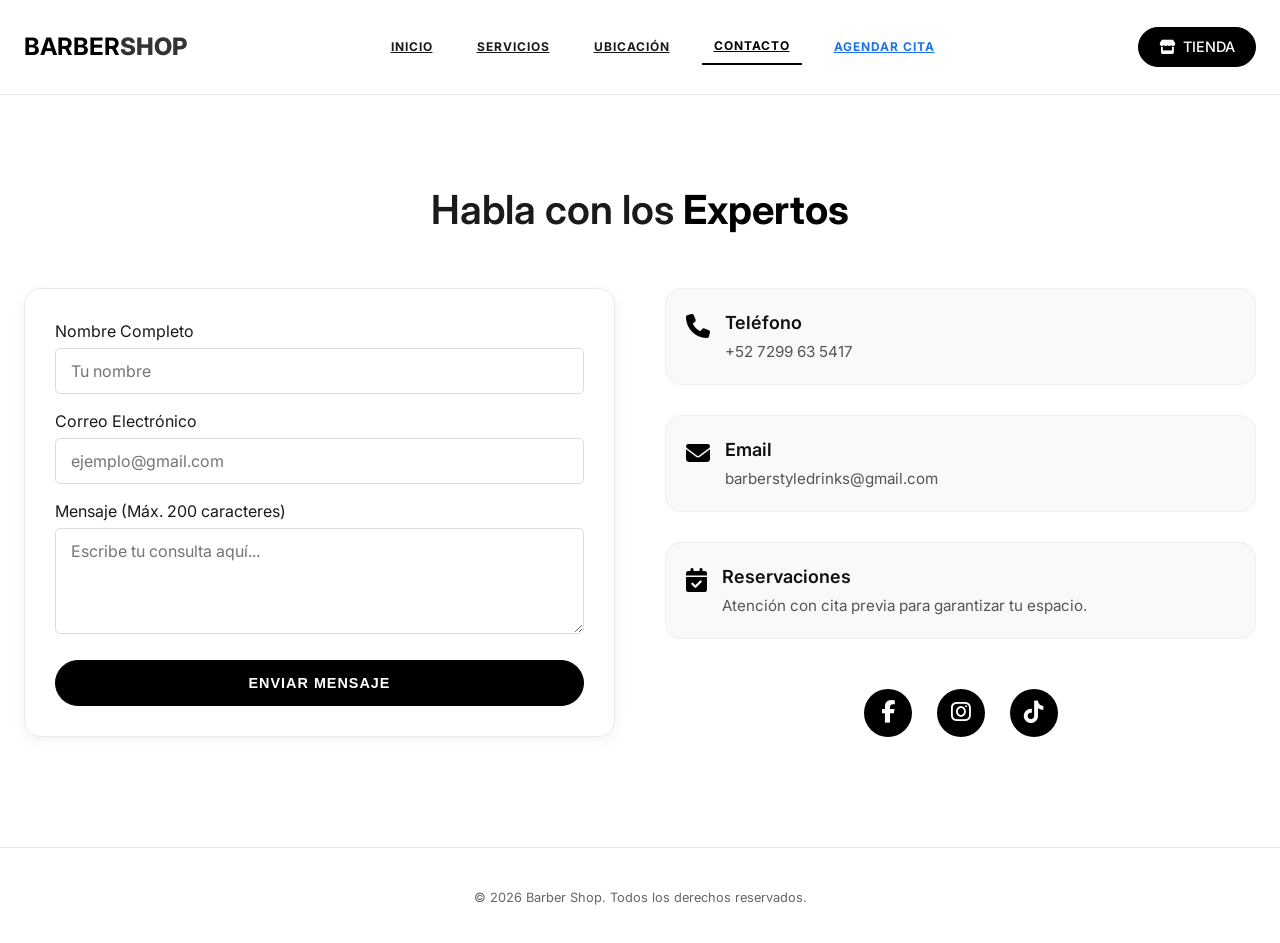
==== contacto.html @ a83707e1 "Mejoras de diseño y visuales: centrado de buscador, tarjetas premium, formulario responsive y ajuste" ====
<!DOCTYPE html>
<html lang="es">
<head>
    <meta charset="UTF-8">
    <meta name="viewport" content="width=device-width, initial-scale=1.0">
    <title>Contacto | Barber Shop</title>
    <link href="https://fonts.googleapis.com/css2?family=Inter:wght@300;400;500;600;700;800&display=swap" rel="stylesheet">
    <link rel="stylesheet" href="https://cdnjs.cloudflare.com/ajax/libs/font-awesome/6.4.0/css/all.min.css">
    <link rel="stylesheet" href="css/style.css">
</head>
<body>
    <header class="header">
        <div class="container header-container">
            <div class="logo">
                <span class="logo-bar">BARBER</span><span class="logo-drinks" style="color: #333;">SHOP</span>
            </div>
            <nav class="nav-menu" id="navMenu">
                <ul class="nav-list">
                    <li><a href="index.html"><i class="fas fa-home"></i> INICIO</a></li>
                    <li><a href="servicios.html"><i class="fas fa-cut"></i> SERVICIOS</a></li>
                    <li><a href="ubicacion.html"><i class="fas fa-map-marker-alt"></i> UBICACIÓN</a></li>
                    <li><a href="contacto.html" class="active"><i class="fas fa-envelope"></i> CONTACTO</a></li>
                    <li><a href="https://calendar.app.google/ysaZC8uKMBFZfemN9" target="_blank" style="color: #1a73e8; font-weight: 700;">AGENDAR CITA</a></li>
                </ul>
            </nav>
            <div class="header-actions">
                <a href="tienda.html" class="btn-header"><i class="fas fa-store"></i> TIENDA</a>
            </div>
            <button class="menu-toggle" id="menuToggle">
                <span></span><span></span><span></span>
            </button>
        </div>
    </header>

    <main style="padding-top: 100px; min-height: 80vh;">
        <section class="section">
            <div class="container">
                <div class="section-header">
                    <h2 class="section-title">Habla con los <span class="highlight">Expertos</span></h2>
                </div>
                
                <div class="split-container" style="gap: 50px;">
                    <div class="split-text">
                        <div class="stat-card" style="text-align: left; padding: 30px;">
                            <form action="#">
                                <div style="margin-bottom: 15px;">
                                    <label>Nombre Completo</label>
                                    <input type="text" class="input-style" required placeholder="Tu nombre">
                                </div>
                                <div style="margin-bottom: 15px;">
                                    <label>Correo Electrónico</label>
                                    <input type="email" class="input-style" required 
                                           pattern="[a-z0-9._%+-]+@[a-z0-9.-]+\.[a-z]{2,}$" 
                                           title="Por favor, introduce un correo válido con @" 
                                           placeholder="ejemplo@gmail.com">
                                </div>
                                <div style="margin-bottom: 20px;">
                                    <label>Mensaje (Máx. 200 caracteres)</label>
                                    <textarea class="input-style" rows="4" required maxlength="200" 
                                              placeholder="Escribe tu consulta aquí..."></textarea>
                                </div>
                                <button type="submit" class="btn btn-primary" style="width:100%">ENVIAR MENSAJE</button>
                            </form>
                        </div>
                    </div>

                    <div class="split-text">
                        <div class="info-card">
                            <i class="fas fa-phone"></i>
                            <div class="info-detalles">
                                <h4>Teléfono</h4>
                                <p>+52 7299 63 5417</p>
                            </div>
                        </div>

                        <div class="info-card">
                            <i class="fas fa-envelope"></i>
                            <div class="info-detalles">
                                <h4>Email</h4>
                                <p>barberstyledrinks@gmail.com</p>
                            </div>
                        </div>

                        <div class="info-card">
                            <i class="fas fa-calendar-check"></i>
                            <div class="info-detalles">
                                <h4>Reservaciones</h4>
                                <p>Atención con cita previa para garantizar tu espacio.</p>
                            </div>
                        </div>
                        
                        <div class="redes-sociales" style="margin-top: 20px;">
                            <a href="#"><i class="fab fa-facebook-f"></i></a>
                            <a href="#"><i class="fab fa-instagram"></i></a>
                            <a href="#"><i class="fab fa-tiktok"></i></a>
                        </div>
                    </div>
                </div>
            </div>
        </section>
    </main>
    
    <footer class="footer-final">
        <div class="container">
            <p>© 2026 Barber Shop. Todos los derechos reservados.</p>
        </div>
    </footer>

    <script src="js/main.js"></script>
</body>
</html>
---- css/style.css ----
/* ===== VARIABLES GLOBALES Y RESET ===== */
/* Define los colores base, sombras y transiciones de todo el sitio. También resetea los márgenes del navegador y establece la fuente principal y animaciones de carga para las secciones. */
:root {
    --white: #FFFFFF;
    --black: #000000;
    --black-mate: #1A1A1A;
    --gray-dark: #333333;
    --gray-medium: #666666;
    --gray-light: #F5F5F5;
    --gray-border: #EAEAEA;
    --shadow-sm: 0 4px 20px rgba(0, 0, 0, 0.02);
    --shadow-md: 0 10px 30px rgba(0, 0, 0, 0.05);
    --shadow-lg: 0 20px 40px rgba(0, 0, 0, 0.08);
    --shadow-xl: 0 30px 60px rgba(0, 0, 0, 0.12);
    --border-radius: 16px;
    --border-radius-lg: 24px;
    --transition: all 0.4s cubic-bezier(0.165, 0.84, 0.44, 1);
    --facebook: #1877F2;
    --instagram: linear-gradient(45deg, #f09433, #d62976, #962fbf, #4f5bd5);
    --tiktok: linear-gradient(45deg, #00f2ea, #ff0050);
}

* {
    margin: 0;
    padding: 0;
    box-sizing: border-box;
}

body {
    font-family: 'Inter', sans-serif;
    background-color: var(--white);
    color: var(--black-mate);
    line-height: 1.5;
}

body.bg-light {
    background-color: var(--gray-light);
}

.container {
    max-width: 1400px;
    margin: 0 auto;
    padding: 0 24px;
}

section {
    opacity: 0;
    transform: translateY(20px);
    animation: fadeIn 0.8s ease-out forwards;
}

@keyframes fadeIn {
    to {
        opacity: 1;
        transform: translateY(0);
    }
}

/* ===== HEADER BASE ===== */
/* Controla la barra de navegación superior fija, alineando el logo, el botón de cita y ocultando el menú hamburguesa que solo se activará en vista móvil. */
.header {
    position: fixed;
    top: 0;
    left: 0;
    width: 100%;
    background-color: var(--white);
    border-bottom: 1px solid var(--gray-border);
    z-index: 1000;
    padding: 12px 0;
    overflow: visible !important;
}

.logo {
    font-size: 1.5rem;
    font-weight: 700;
    flex-shrink: 0;
    display: flex;
    align-items: center;
}

.logo-bar { color: var(--black); }
.logo-drinks { color: var(--black); font-weight: 400; }

.btn-header {
    background-color: var(--black);
    color: var(--white);
    padding: 8px 20px;
    border-radius: 50px;
    text-decoration: none;
    font-weight: 500;
    font-size: 0.9rem;
    transition: var(--transition);
    display: flex;
    align-items: center;
    gap: 8px;
    height: 40px;
    flex-shrink: 0;
    border: 1px solid var(--black);
}

.btn-header:hover {
    background-color: var(--white);
    color: var(--black);
}

.menu-toggle {
    display: none;
    flex-direction: column;
    justify-content: center;
    width: 30px;
    height: 40px;
    background: transparent;
    border: none;
    cursor: pointer;
    padding: 0;
    z-index: 1001;
    gap: 5px;
}

.menu-toggle span {
    width: 100%;
    height: 2px;
    background-color: var(--black);
    transition: var(--transition);
}

/* ===== BOTÓN WHATSAPP FLOTANTE ===== */
/* Estiliza el botón de contacto en la esquina inferior derecha, aplicando una animación de pulsación constante y mostrando un texto emergente al pasar el mouse por encima. */
.whatsapp-float {
    position: fixed;
    bottom: 30px;
    right: 30px;
    width: 70px;
    height: 70px;
    background: #000000;
    color: #FFFFFF;
    border: 2px solid #FFFFFF;
    border-radius: 50%;
    display: flex;
    align-items: center;
    justify-content: center;
    font-size: 2.4rem;
    z-index: 1000;
    transition: all 0.3s ease;
    text-decoration: none;
    box-shadow: 0 4px 20px rgba(0, 0, 0, 0.3);
    animation: glowPulse 2s ease-in-out infinite;
}

@keyframes glowPulse {
    0% { box-shadow: 0 4px 20px rgba(0, 0, 0, 0.3); }
    50% { box-shadow: 0 4px 35px rgba(0, 0, 0, 0.7); }
    100% { box-shadow: 0 4px 20px rgba(0, 0, 0, 0.3); }
}

.whatsapp-float:hover {
    transform: scale(1.15) rotate(5deg);
    background: #FFFFFF;
    color: #000000;
    border-color: #000000;
    box-shadow: 0 0 40px rgba(0, 0, 0, 0.6);
    animation: none;
}

.whatsapp-tooltip {
    position: absolute;
    right: 80px;
    background: var(--black);
    color: white;
    padding: 10px 18px;
    border-radius: 50px;
    font-size: 0.95rem;
    white-space: nowrap;
    opacity: 0;
    pointer-events: none;
    transition: all 0.3s ease;
    box-shadow: var(--shadow-md);
    font-weight: 500;
    border: 1px solid var(--gray-border);
}

.whatsapp-float:hover .whatsapp-tooltip {
    opacity: 1;
    right: 90px;
}

body.bg-light .whatsapp-float { display: none !important; }

/* ===== HERO Y ESTADÍSTICAS ===== */
/* Da formato a la sección principal de bienvenida con imagen de fondo oscura. Incluye el diseño de los textos grandes, los botones principales y el bloque de tarjetas numéricas. */
.hero {
    position: relative;
    padding: 140px 0 80px;
    min-height: 600px;
    display: flex;
    align-items: center;
    overflow: hidden;
}

.hero-background {
    position: absolute;
    top: 0;
    left: 0;
    width: 100%;
    height: 100%;
    z-index: 0;
}

.hero-bg-img {
    width: 100%;
    height: 100%;
    object-fit: cover;
}

.hero-overlay {
    position: absolute;
    top: 0;
    left: 0;
    width: 100%;
    height: 100%;
    background: linear-gradient(to right, rgba(255,255,255,0.95), rgba(255,255,255,0.8));
}

.hero-content {
    position: relative;
    z-index: 2;
    display: grid;
    grid-template-columns: 1fr 1fr;
    gap: 60px;
    align-items: center;
}

.hero-title {
    font-size: 3.5rem;
    font-weight: 700;
    line-height: 1.2;
    margin-bottom: 24px;
}

.highlight { color: var(--black); font-weight: 700; }

.hero-subtitle {
    font-size: 1.125rem;
    color: var(--gray-medium);
    margin-bottom: 32px;
    max-width: 500px;
}

.hero-buttons { 
    display: flex; 
    gap: 16px; 
    width: 100%;
    max-width: 500px;
}

.btn {
    display: inline-flex;
    align-items: center;
    justify-content: center;
    gap: 8px;
    padding: 14px 40px;
    border-radius: 50px;
    text-transform: uppercase;
    letter-spacing: 1px;
    text-decoration: none;
    font-weight: 600;
    transition: var(--transition);
    border: 1px solid transparent;
    cursor: pointer;
    font-size: 0.9rem;
    min-width: 180px;
}

.btn-primary {
    background-color: var(--black);
    color: var(--white);
    border-color: var(--black);
}

.btn-primary:hover {
    background-color: var(--white);
    color: var(--black);
}

.btn-outline {
    border-color: var(--black);
    color: var(--black);
    background-color: transparent;
}

.btn-outline:hover {
    background-color: var(--black);
    color: var(--white);
}

.btn-primary[style*="background-color: #1a73e8"] {
    background-color: #1a73e8 !important;
    border-color: #1a73e8 !important;
    color: white !important;
    border-radius: 50px !important;
    padding: 14px 40px !important;
    min-width: 180px !important;
}
.btn-primary[style*="background-color: #1a73e8"]:hover {
    background-color: #fff !important;
    color: #1a73e8 !important;
}

.stat-card,
.info-card,
.product-card,
.info-card-premium {
    border-radius: 16px !important;
    border: 1px solid var(--gray-border);
    overflow: hidden;
    transition: var(--transition);
}

.stat-card:hover,
.info-card:hover,
.product-card:hover,
.info-card-premium:hover {
    transform: translateY(-5px);
    box-shadow: var(--shadow-lg);
    border-color: var(--black) !important;
}

.hero-stats {
    display: grid;
    grid-template-columns: repeat(3, 1fr);
    gap: 20px;
    width: 100%;
    max-width: 600px;
}

.stat-card {
    text-align: center;
    padding: 28px 20px;
    background: var(--white);
    border: 1px solid var(--gray-border);
    border-radius: 16px !important;
    min-width: 140px;
}

.stat-number {
    display: block;
    font-size: 2.8rem;
    font-weight: 700;
    color: var(--black);
    margin-bottom: 8px;
}

.stat-label {
    font-size: 0.9rem;
    color: var(--gray-medium);
    line-height: 1.4;
}

/* ===== SERVICIOS, UBICACIÓN Y FOOTER ===== */
/* Organiza el listado de precios interactivos, el contenedor curvo de Google Maps, las tarjetas de horarios y la estructura a tres columnas del pie de página con sus enlaces legales y botón de admin. */
.section { padding: 80px 0; }
.section-header { text-align: center; margin-bottom: 48px; }
.section-title {
    font-size: 2.5rem;
    font-weight: 600;
    margin-bottom: 16px;
}
.section-subtitle {
    color: var(--gray-medium);
    font-size: 1.125rem;
}

.split-container {
    display: grid;
    grid-template-columns: 1fr 1fr;
    gap: 50px;
    align-items: center;
}
.split-text { display: flex; flex-direction: column; gap: 10px; }

.servicio-item {
    padding: 15px 0;
    border-bottom: 1px solid var(--gray-border);
    transition: all 0.3s ease;
}
.servicio-item:hover {
    background-color: var(--gray-light);
    padding-left: 15px;
    padding-right: 15px;
    border-bottom-color: var(--black);
}

.servicio-header {
    display: flex;
    justify-content: space-between;
    align-items: center;
    margin-bottom: 8px;
}
.servicio-header h3 {
    font-size: 1.25rem;
    font-weight: 600;
    color: var(--black-mate);
}
.servicio-precio {
    font-size: 1.5rem;
    font-weight: 700;
    color: var(--black);
}
.servicio-desc {
    color: var(--gray-medium);
    font-size: 0.95rem;
    line-height: 1.6;
}

.split-image {
    overflow: hidden;
    box-shadow: var(--shadow-lg);
    height: 500px;
    border-radius: 16px;
}
.servicio-imagen {
    width: 100%;
    height: 100%;
    object-fit: cover;
}

.ubicacion-grid {
    display: grid;
    grid-template-columns: 1fr 1fr;
    gap: 40px;
}
.mapa-container {
    overflow: hidden;
    box-shadow: var(--shadow-lg);
    border-radius: 16px;
}
.mapa-container iframe {
    display: block;
    width: 100%;
    height: 400px;
}
.ubicacion-info { display: flex; flex-direction: column; gap: 20px; }

.info-card {
    display: flex;
    gap: 16px;
    padding: 20px;
    background: var(--white);
    border: 1px solid var(--gray-border);
    border-radius: 16px !important;
}
.info-icon {
    width: 48px;
    height: 48px;
    background-color: var(--gray-light);
    display: flex;
    align-items: center;
    justify-content: center;
    font-size: 1.5rem;
    color: var(--black);
    flex-shrink: 0;
    border-radius: 50%;
}
.info-detalles h4 {
    font-size: 1.125rem;
    margin-bottom: 8px;
}
.info-detalles p {
    color: var(--gray-medium);
    margin: 4px 0;
}
.dia {
    font-weight: 600;
    color: var(--black);
    min-width: 70px;
    display: inline-block;
}

.contacto-final {
    padding: 60px 0;
    background-color: var(--gray-light);
}
.contacto-grid-tres {
    display: grid;
    grid-template-columns: repeat(3, 1fr);
    gap: 40px;
    text-align: left;
}
.contacto-col h3 {
    font-size: 1.25rem;
    margin-bottom: 20px;
    color: var(--black);
}
.contacto-col ul { list-style: none; }
.contacto-col li { padding: 8px 0; color: var(--gray-dark); }
.contacto-col a {
    color: var(--gray-dark);
    text-decoration: none;
    transition: var(--transition);
}
.contacto-col a:hover {
    color: var(--black);
    padding-left: 5px;
}
.contacto-lista li { display: flex; align-items: center; gap: 10px; }
.contacto-lista i { width: 20px; color: var(--black); }

.redes-sociales { display: flex; gap: 15px; margin-top: 20px; }
.redes-sociales a {
    width: 48px;
    height: 48px;
    border-radius: 50%;
    background: var(--black);
    display: flex;
    align-items: center;
    justify-content: center;
    color: var(--white);
    font-size: 1.4rem;
    transition: all 0.3s ease;
    text-decoration: none;
}
.redes-sociales a:hover {
    transform: translateY(-5px) scale(1.15);
    background: var(--white);
    color: var(--black);
    border: 1px solid var(--black);
}

.footer-final {
    background-color: var(--white);
    padding: 20px 0 15px;
    text-align: center;
    border-top: 1px solid var(--gray-border);
    position: relative;
    margin-top: 30px;
}

.footer-final .container {
    position: relative;
    display: flex;
    flex-direction: column;
    align-items: center;
    justify-content: center;
    min-height: 60px;
    max-width: 1200px;
    margin: 0 auto;
    padding: 0 20px;
}

.footer-final p {
    color: var(--gray-medium);
    font-size: 0.8rem;
    margin: 2px 0;
}

.footer-legal {
    color: var(--gray-dark);
    cursor: pointer;
    transition: var(--transition);
    display: inline-block;
    font-size: 0.8rem;
    margin: 2px 0;
}

.footer-legal:hover {
    color: var(--black);
    text-decoration: underline;
}

.btn-admin-footer {
    position: absolute;
    bottom: 15px;
    right: 24px;
    left: auto;
    display: inline-flex;
    align-items: center;
    gap: 6px;
    padding: 6px 12px;
    background-color: transparent;
    color: #999;
    border: 1px solid #e0e0e0;
    border-radius: 30px;
    text-decoration: none;
    font-size: 0.7rem;
    transition: all 0.3s ease;
    z-index: 10;
}

.btn-admin-footer:hover {
    background-color: #000;
    color: #FFF;
    border-color: #000;
    transform: translateY(-2px);
}

.back-link {
    display: flex;
    align-items: center;
    gap: 8px;
    text-decoration: none;
    color: var(--black);
    font-weight: 500;
    transition: var(--transition);
}

.back-link:hover {
    color: var(--gray-dark);
    transform: translateX(-5px);
}

.back-link span {
    display: inline;
}

/* ===== TIENDA: BUSCADOR Y FILTROS ===== */
/* Estilos del cuadro de búsqueda con icono central, además de la barra de botones (píldoras) usados para filtrar la tienda según categorías. */
.search-container {
    flex: 0 1 500px;
    margin: 0 auto;
    position: relative;
    max-width: 500px;
    width: 100%;
}

.search-container input {
    width: 100%;
    padding: 12px 20px 12px 45px;
    border: 1px solid var(--gray-border);
    border-radius: 50px;
    font-size: 1rem;
    transition: var(--transition);
}

.search-container input:focus {
    outline: none;
    border-color: var(--black);
    box-shadow: 0 0 0 3px rgba(0, 0, 0, 0.05);
}

.search-container i {
    position: absolute;
    left: 18px;
    top: 50%;
    transform: translateY(-50%);
    color: var(--gray-medium);
    transition: color var(--transition);
    line-height: 1;
    display: flex;
    align-items: center;
    pointer-events: none;
}

.search-container input:focus + i { 
    color: var(--black); 
}

.filter-pills {
    display: flex;
    gap: 10px;
    margin: 120px 0 30px;
    flex-wrap: wrap;
    justify-content: center;
    padding: 0 15px;
}

.pill {
    padding: 8px 20px;
    border: 1px solid var(--gray-border);
    background: transparent;
    cursor: pointer;
    font-weight: 600;
    font-size: 0.8rem;
    text-transform: uppercase;
    letter-spacing: 0.5px;
    transition: all 0.3s ease;
    color: var(--gray-dark);
    border-radius: 30px;
    min-width: 90px;
    text-align: center;
}

.pill:hover, .pill.active {
    background-color: var(--black) !important;
    color: var(--white) !important;
    border-color: var(--black) !important;
    transform: translateY(-2px);
    box-shadow: var(--shadow-sm);
}

/* ===== PRODUCTOS EN TIENDA ===== */
/* Diseño de las tarjetas individuales de artículos estilo tienda en línea. Crea la cuadrícula adaptable, centra las fotos y formatea los precios y etiquetas descriptivas. */
.product-grid {
    display: grid;
    grid-template-columns: repeat(auto-fill, minmax(220px, 1fr));
    gap: 25px;
    padding: 30px 15px;
    max-width: 1200px;
    margin: 0 auto;
}

.product-card {
    background: #ffffff;
    overflow: hidden;
    border: 1px solid #f0f0f0;
    transition: all 0.3s ease;
    cursor: pointer;
    display: flex;
    flex-direction: column;
    border-radius: 12px !important;
    box-shadow: 0 2px 8px rgba(0,0,0,0.03);
}

.product-card:hover {
    border-color: #000000;
    box-shadow: 0 5px 15px rgba(0,0,0,0.08);
    transform: translateY(-3px);
}

.product-image-box {
    position: relative;
    height: 200px;
    background: #f8f8f8;
    overflow: hidden;
}

.product-image-box img {
    width: 100%;
    height: 100%;
    object-fit: cover;
    transition: transform 0.4s ease;
}

.product-card:hover .product-image-box img { 
    transform: scale(1.05); 
}

.product-details {
    padding: 15px 12px;
    text-align: center;
    flex-grow: 1;
    display: flex;
    flex-direction: column;
    justify-content: space-between;
}

.product-title {
    font-size: 1rem;
    font-weight: 600;
    margin-bottom: 5px;
    color: var(--black);
    line-height: 1.3;
}

.product-category-label {
    font-size: 0.7rem;
    text-transform: uppercase;
    letter-spacing: 0.5px;
    color: #999;
    margin-bottom: 8px;
    font-weight: 500;
}

.product-price {
    font-size: 1.2rem;
    font-weight: 700;
    color: var(--black);
    margin-top: 5px;
}

.no-products {
    text-align: center;
    padding: 60px;
    color: var(--gray-medium);
    font-size: 1.2rem;
    grid-column: 1 / -1;
}

/* ===== MODAL DE PRODUCTOS Y VISOR ===== */
/* Controla la apariencia de la ventana emergente al abrir un artículo, el área lateral de fotos deslizables, los botones selectores de tallas, los mensajes de inventario y el visor oscuro de fotos en pantalla completa. */
.modal {
    display: none;
    position: fixed;
    top: 0;
    left: 0;
    width: 100%;
    height: 100%;
    z-index: 2000;
    align-items: center;
    justify-content: center;
}
.modal.active { display: flex; }

.modal-overlay {
    position: absolute;
    top: 0;
    left: 0;
    width: 100%;
    height: 100%;
    background: rgba(0, 0, 0, 0.85);
    backdrop-filter: blur(5px);
}

.modal-container {
    width: 90%;
    max-width: 1200px;
    height: 85vh;
    display: grid;
    grid-template-columns: 1.2fr 0.8fr;
    background: white;
    box-shadow: 0 25px 50px -12px rgba(0, 0, 0, 0.4);
    position: relative;
    z-index: 2001;
    border-radius: 16px;
    overflow: hidden;
}

.modal-image-area {
    background: #f9f9f9;
    display: flex;
    align-items: center;
    justify-content: flex-start;
    position: relative;
    height: 100%;
    width: 100%;
    overflow-x: auto;
    overflow-y: hidden;
    scroll-snap-type: x mandatory;
    -webkit-overflow-scrolling: touch;
    scroll-behavior: smooth;
    scrollbar-width: thin;
    -ms-overflow-style: auto;
    cursor: grab;
    user-select: none;
}
.modal-image-area:active {
    cursor: grabbing;
}
.modal-image-area::-webkit-scrollbar {
    height: 4px;
    background: #f0f0f0;
}
.modal-image-area::-webkit-scrollbar-thumb {
    background: #999;
    border-radius: 4px;
}
.modal-image-area::-webkit-scrollbar-thumb:hover {
    background: #666;
}

.modal-img {
    scroll-snap-align: center;
    flex-shrink: 0;
    width: 100%;
    height: 100%;
    object-fit: contain;
    cursor: pointer;
    pointer-events: auto !important;
    -webkit-user-drag: none;
    user-select: none;
}

.modal-details {
    background: white;
    padding: 50px 40px;
    overflow-y: auto;
    border-left: 1px solid var(--gray-border);
}
.modal-details h2 {
    font-size: 1.8rem;
    margin-bottom: 10px;
    color: var(--black);
    font-weight: 600;
}
.modal-price {
    font-size: 2.5rem;
    font-weight: 300;
    color: var(--black);
    margin-bottom: 25px;
    display: flex;
    align-items: flex-start;
}
.modal-price::before {
    content: "$ ";
    font-size: 1.5rem;
    margin-top: 5px;
    margin-right: 5px;
}

.btn-whatsapp-product {
    background-color: #000 !important;
    color: #fff !important;
    border: 1px solid #000;
    padding: 18px 30px;
    font-weight: 600;
    text-transform: uppercase;
    letter-spacing: 2px;
    width: 100%;
    margin-top: 20px;
    transition: all 0.3s ease;
    display: flex;
    align-items: center;
    justify-content: center;
    gap: 12px;
    cursor: pointer;
    font-size: 0.9rem;
    border-radius: 50px;
}
.btn-whatsapp-product:hover {
    background-color: #fff !important;
    color: #000 !important;
}

.talla-container {
    margin: 20px 0 25px 0;
    text-align: left;
}
.talla-label {
    font-size: 0.85rem;
    font-weight: 700;
    margin-bottom: 15px;
    display: flex;
    align-items: center;
    gap: 8px;
    color: var(--gray-dark);
    text-transform: uppercase;
}
.talla-grid {
    display: flex;
    gap: 12px;
    flex-wrap: wrap;
}
.talla-btn {
    width: 45px;
    height: 45px;
    border: 1px solid #ddd;
    background: transparent;
    color: var(--black);
    font-weight: 500;
    font-size: 1rem;
    cursor: pointer;
    transition: all 0.2s ease;
    display: flex;
    align-items: center;
    justify-content: center;
    border-radius: 50px;
}
.talla-btn:hover:not(.disabled) { border-color: var(--black); }
.talla-btn.selected {
    border: 2px solid var(--black);
    font-weight: 700;
}
.talla-btn.disabled {
    opacity: 0.3;
    cursor: not-allowed;
    background: #f9f9f9;
    text-decoration: line-through;
}

.stock-indicator {
    margin-bottom: 25px;
    padding: 10px 0;
    display: flex;
    align-items: center;
    gap: 8px;
    border-bottom: 1px solid var(--gray-border);
}
.stock-text { font-weight: 600; font-size: 0.9rem; color: var(--gray-dark); }

.modal-description h4 {
    margin-bottom: 15px;
    font-size: 1rem;
    text-transform: uppercase;
    letter-spacing: 1px;
    color: var(--gray-dark);
}
.modal-description ul { list-style: none; }
.modal-description li {
    padding: 8px 0;
    display: flex;
    align-items: center;
    gap: 10px;
    color: var(--black-mate);
    font-size: 0.95rem;
}
.modal-description li i { color: var(--gray-medium); }

.image-viewer {
    display: none;
    position: fixed;
    top: 0;
    left: 0;
    width: 100%;
    height: 100%;
    z-index: 3000;
    align-items: center;
    justify-content: center;
    background: rgba(0, 0, 0, 0.95);
}
.image-viewer.active { display: flex; }

.image-viewer-container {
    width: 100%;
    height: 100vh;
    overflow-x: auto;
    overflow-y: hidden;
    scroll-snap-type: x mandatory;
    -webkit-overflow-scrolling: touch;
    display: flex;
    align-items: center;
    scrollbar-width: none;
}
.image-viewer-container::-webkit-scrollbar { display: none; }
.viewer-img {
    scroll-snap-align: center;
    flex-shrink: 0;
    width: 100%;
    height: 90vh;
    object-fit: contain;
}

.modal-nav, .image-viewer-nav {
    position: absolute;
    top: 50%;
    transform: translateY(-50%);
    width: 50px;
    height: 50px;
    background: transparent;
    border: none;
    display: flex;
    align-items: center;
    justify-content: center;
    cursor: pointer;
    color: var(--black);
    font-size: 2rem;
    z-index: 2010;
    transition: transform 0.2s;
}
.image-viewer-nav { color: white; }
.modal-nav:hover, .image-viewer-nav:hover { transform: translateY(-50%) scale(1.1); }
.modal-nav.prev, .image-viewer-nav.prev { left: 20px; }
.modal-nav.next, .image-viewer-nav.next { right: 20px; }

.modal-close, .image-viewer-close {
    position: absolute;
    width: 45px;
    height: 45px;
    background: rgba(0, 0, 0, 0.6);
    border: 2px solid rgba(255, 255, 255, 0.8);
    border-radius: 50%;
    display: flex;
    align-items: center;
    justify-content: center;
    cursor: pointer;
    color: white;
    z-index: 2002;
    top: 20px;
    right: 20px;
    transition: all 0.3s ease;
}
.modal-close:hover, .image-viewer-close:hover {
    background: white;
    color: black;
    transform: scale(1.1);
}

.modal-image-counter {
    position: absolute !important;
    top: 20px !important;
    left: 20px !important;
    background: rgba(0, 0, 0, 0.6) !important;
    color: white !important;
    padding: 4px 10px !important;
    font-size: 0.7rem !important;
    font-weight: 500 !important;
    border-radius: 30px !important;
    z-index: 2010 !important;
    min-width: 45px;
    text-align: center;
}

.image-viewer-counter {
    position: absolute !important;
    top: 20px !important;
    left: 20px !important;
    background: rgba(0, 0, 0, 0.6) !important;
    color: white !important;
    padding: 4px 10px !important;
    font-size: 0.7rem !important;
    font-weight: 500 !important;
    border-radius: 30px !important;
    z-index: 3100 !important;
    min-width: 45px;
    text-align: center;
}

/* ===== ADAPTACIÓN A PANTALLAS GRANDES Y MEDIANAS ===== */
/* Reconfigura el header en monitores para mostrar el menú horizontal, ocultar el botón hamburguesa y reorganizar el grid, además de alejar los botones de cierre del visor para evitar clics erróneos. */
.nav-list {
    list-style: none !important;
    padding: 0 !important;
    margin: 0 !important;
}

@media (min-width: 769px) {
    .header-container {
        display: grid;
        grid-template-columns: auto 1fr auto; 
        align-items: center;
        height: 70px;
        gap: 20px;
    }

    .logo { margin: 0; }
    
    .back-link {
        justify-self: start;
    }
    
    .search-container {
        justify-self: center;
        width: 100%;
        max-width: 500px;
    }

    .nav-menu {
        display: flex !important;
        justify-content: center;
        background: transparent !important;
        position: static !important;
        width: auto !important;
        height: 100% !important;
        overflow: visible !important;
    }

    .nav-list {
        display: flex !important;
        flex-direction: row !important;
        gap: 20px;
        align-items: center;
    }

    .nav-list li a {
        background: transparent !important; 
        color: var(--black-mate) !important;
        border: none !important;
        border-radius: 0; 
        padding: 8px 12px;
        font-size: 0.75rem !important; 
        font-weight: 700;
        text-transform: uppercase;
        letter-spacing: 1px;
        transition: color var(--transition);
        display: flex;
        align-items: center;
    }

    .nav-list li a i { display: none; }

    .nav-list li a:hover {
        color: var(--black) !important;
        transform: none;
        box-shadow: none;
    }

    .nav-list a.active {
        color: var(--black) !important;
        border-bottom: 2px solid var(--black) !important;
    }
    
    .nav-list a::after { display: none !important; }

    .nav-list li a[href*="calendar"] {
        color: #1a73e8 !important; 
    }

    .header-actions { margin: 0; }
    .menu-toggle { display: none !important; }
    .tienda-menu { display: none !important; }
}

@media (min-width: 769px) {
    .admin-panel .header-container {
        display: grid;
        grid-template-columns: auto 1fr auto auto;
        align-items: center;
        gap: 15px;
    }
    
    .admin-panel .nav-menu {
        justify-content: center;
        margin: 0 20px;
    }
    
    .admin-panel .admin-header-right {
        display: flex;
        gap: 10px;
        align-items: center;
        margin-left: auto;
    }
}

@media (min-width: 1025px) {
    .modal-image-counter, .image-viewer-counter {
        top: 30px !important;
        left: 30px !important;
        padding: 5px 15px !important;
        font-size: 0.8rem !important;
    }

    .modal-close, .image-viewer-close {
        top: 30px !important;
        right: 30px !important;
    }
}

/* ===== ADAPTACIÓN A MÓVILES (HASTA 1024PX) ===== */
/* Compacta el modal convirtiéndolo en una columna, reduce botones e imágenes y **mueve el contador de fotos a la derecha** para que no choque con la flecha de regresar. */
@media (max-width: 1024px) {
    .modal-nav, .image-viewer-nav {
        display: none !important;
    }

    .modal-container {
        width: 100%;
        height: 100vh;
        grid-template-columns: 1fr;
        grid-template-rows: 45vh 55vh;
        border-radius: 0;
    }

    .modal-image-area {
        overflow-x: auto !important;
        overflow-y: hidden !important;
        scroll-snap-type: x mandatory;
        -webkit-overflow-scrolling: touch !important;
        scroll-behavior: smooth;
        cursor: grab;
        height: 45vh;
        width: 100%;
        background: #000;
    }
    
    .modal-image-area:active {
        cursor: grabbing;
    }
    
    .modal-image-area::-webkit-scrollbar {
        height: 2px;
        background: #333;
    }
    .modal-image-area::-webkit-scrollbar-thumb {
        background: #666;
        border-radius: 2px;
    }

    .modal-img {
        width: 100%;
        height: 100%;
        object-fit: contain;
    }

    /* AQUÍ SE APLICA TU CORRECCIÓN: Contador movido a la derecha */
    .modal-image-counter {
        top: 10px !important;
        right: 10px !important;
        left: auto !important;
        background: rgba(0, 0, 0, 0.4) !important;
        padding: 2px 6px !important;
        font-size: 0.55rem !important;
        min-width: 30px;
    }
    
    /* AQUÍ SE APLICA TU CORRECCIÓN: Contador del visor movido a la derecha */
    .image-viewer-counter {
        top: 10px !important;
        right: 10px !important;
        left: auto !important;
        padding: 3px 8px !important;
        font-size: 0.6rem !important;
        min-width: 35px;
    }

    .image-viewer-container {
        overflow-x: auto !important;
        overflow-y: hidden !important;
        scroll-snap-type: x mandatory;
        -webkit-overflow-scrolling: touch !important;
        scroll-behavior: smooth;
        cursor: grab;
    }
    .image-viewer-container:active {
        cursor: grabbing;
    }
    
    .image-viewer-container::-webkit-scrollbar {
        height: 2px;
        background: #333;
    }
    .image-viewer-container::-webkit-scrollbar-thumb {
        background: #666;
        border-radius: 2px;
    }

    .modal-close, .image-viewer-close {
        top: 10px !important;
        left: 10px !important;
        right: auto !important;
        background: rgba(0,0,0,0.3) !important;
        font-size: 1rem !important;
        width: 32px !important;
        height: 32px !important;
        border: none !important;
    }
    .image-viewer-close { 
        position: fixed !important; 
        background: rgba(0,0,0,0.5) !important;
    }

    .modal-close i::before, .image-viewer-close i::before {
        content: "\f060"; 
        font-family: "Font Awesome 6 Free";
        font-weight: 900;
        font-size: 0.9rem;
    }
    
    .modal-details {
        padding: 15px;
    }
    
    .modal-details h2 {
        font-size: 1.4rem;
    }
    
    .modal-price {
        font-size: 1.8rem;
        margin-bottom: 15px;
    }
    
    .modal-price::before {
        font-size: 1.2rem;
    }
    
    .talla-container {
        margin: 10px 0 15px 0;
    }
    
    .talla-btn {
        width: 38px;
        height: 38px;
        font-size: 0.9rem;
    }
    
    .btn-whatsapp-product {
        padding: 14px 20px;
        font-size: 0.8rem;
        margin-top: 10px;
    }
}

/* ===== ADAPTACIÓN A TELÉFONOS (< 768px) ===== */
/* Estructura la experiencia final de smartphone, reajustando la cuadrícula de productos a 1 sola columna, achicando inputs del buscador, modificando las tarjetas del panel admin y ajustando márgenes. */
@media (max-width: 768px) {
    .header-container {
        display: grid;
        grid-template-columns: auto 1fr auto;
        padding: 0 10px;
        height: 60px;
        gap: 8px;
    }
    
    .back-link { 
        grid-column: 1; 
        grid-row: 1; 
        z-index: 1002;
        position: static;
        transform: none;
        font-size: 0;
        width: 40px;
        height: 40px;
        display: flex;
        align-items: center;
        justify-content: center;
    }
    
    .back-link i {
        font-size: 1.2rem;
        margin: 0;
    }
    
    .back-link span { 
        display: none;
    }
    
    .search-container {
        grid-column: 2;
        grid-row: 1;
        margin: 0;
        width: 100%;
        max-width: 100%;
    }
    
    .search-container input {
        padding: 8px 12px;
        font-size: 0.85rem;
        height: 38px;
        width: 100%;
    }

    .search-container i {
        display: none;
    }
    
    .menu-toggle {
        display: flex !important;
        grid-column: 3;
        grid-row: 1;
        margin-left: auto;
        z-index: 1002;
        width: 40px;
        height: 40px;
        align-items: center;
        justify-content: center;
    }
    
    .header-actions { display: none !important; }
    
    .nav-menu {
        display: flex !important;
        position: fixed;
        right: -100%;
        width: 75%;
        max-width: 280px;
        height: 100vh;
        background: var(--white);
        padding: 80px 15px 20px;
        border-left: 1px solid var(--gray-border);
        transition: var(--transition);
        z-index: 999;
        box-shadow: -5px 0 20px rgba(0,0,0,0.05);
    }
    .nav-menu.active { right: 0 !important; }
    
    .nav-menu .nav-list {
        list-style: none !important;
        padding: 0 !important;
        margin: 0 !important;
        display: flex !important;
        flex-direction: column;
        gap: 5px;
        width: 100%;
    }
    
    .nav-menu .nav-list li {
        width: 100%;
        margin: 0;
    }
    
    .nav-menu .nav-list li a {
        display: flex;
        align-items: center;
        gap: 15px;
        padding: 18px 15px;
        font-size: 0.95rem;
        font-weight: 500;
        text-transform: uppercase;
        letter-spacing: 0.5px;
        text-decoration: none;
        color: var(--black-mate);
        background: transparent;
        border-bottom: 1px solid var(--gray-border);
        border-radius: 4px;
        transition: all 0.2s ease;
        width: 100%;
    }
    
    .nav-menu .nav-list li a i {
        display: inline-block !important;
        font-size: 0.9rem;
        color: var(--gray-medium);
        width: 18px;
        text-align: center;
    }
    
    .nav-menu .nav-list li a:hover {
        background-color: var(--gray-light);
        color: var(--black);
    }
    
    .nav-menu .nav-list li a:hover i {
        color: var(--black);
    }
    
    .nav-menu .nav-list li a.active {
        background-color: var(--gray-light);
        color: var(--black);
        font-weight: 600;
    }
    
    .nav-menu .nav-list li a.active i {
        color: var(--black);
    }
    
    .nav-menu .nav-list li a[href*="calendar"] {
        color: #1a73e8;
        background: transparent;
    }
    
    .nav-menu .nav-list li a[href*="calendar"] i {
        color: #1a73e8;
    }
    
    .nav-menu .nav-list li a[href*="calendar"]:hover {
        background-color: var(--gray-light);
        color: #1a73e8;
    }
    
    .hero-content { 
        grid-template-columns: 1fr; 
        text-align: center; 
        padding: 20px;
    }
    .hero-title { font-size: 2rem; }
    
    .hero-buttons { 
        max-width: 100%;
        padding: 0 20px;
    }
    
    .hero-buttons .btn {
        padding: 14px 20px;
        font-size: 0.9rem;
        min-width: 160px;
    }
    
    .hero-stats { 
        max-width: 100%;
        gap: 12px;
        padding: 0 15px;
    }
    
    .stat-card {
        padding: 20px 12px;
        min-width: 120px;
    }
    
    .stat-number {
        font-size: 2.2rem;
    }
    
    .stat-label {
        font-size: 0.8rem;
    }
    
    .split-container { grid-template-columns: 1fr; }
    .split-image { order: -1; height: 250px; }
    
    .ubicacion-grid, .contacto-grid-tres { grid-template-columns: 1fr; }
    
    .filter-pills {
        margin-top: 90px !important;
        gap: 6px;
        padding: 0 8px;
    }
    
    .pill {
        padding: 6px 12px;
        font-size: 0.7rem;
        min-width: 70px;
    }
    
    .product-grid {
        grid-template-columns: 1fr;
        gap: 25px;
        padding: 15px;
    }
    
    .product-image-box {
        height: 300px;
    }
    
    .product-details {
        padding: 15px 12px;
    }
    
    .product-title {
        font-size: 1.2rem;
    }
    
    .product-category-label {
        font-size: 0.75rem;
        margin-bottom: 8px;
    }
    
    .product-price {
        font-size: 1.4rem;
    }
    
    .footer-final {
        padding: 15px 0 10px;
        margin-top: 20px;
    }
    
    .footer-final .container {
        min-height: 50px;
        padding: 0 15px;
    }
    
    .footer-final p {
        margin: 2px 0;
        font-size: 0.7rem;
    }
    
    .footer-legal {
        margin-bottom: 5px;
        font-size: 0.7rem;
    }
    
    .btn-admin-footer {
        bottom: 12px;
        right: 15px;
        padding: 4px 8px;
        font-size: 0.6rem;
        gap: 4px;
    }
    
    .admin-panel .header-container {
        padding: 0 20px !important;
    }
    
    .admin-panel .admin-logo {
        display: none;
    }
    
    .admin-panel .logo {
        display: none;
    }
    
    .admin-panel .nav-menu {
        position: fixed;
        right: -100%;
        top: 0;
        width: 75%;
        max-width: 280px;
        height: 100vh;
        background: var(--white);
        padding: 80px 20px;
        transition: 0.3s;
        z-index: 999;
    }
    
    .admin-panel .nav-menu.active {
        right: 0;
    }
    
    .admin-panel .admin-header-right {
        grid-column: 3;
        grid-row: 1;
        display: flex;
        gap: 10px;
        align-items: center;
        margin-right: 15px;
    }
    
    .admin-panel .admin-user-badge span {
        display: none;
    }
    
    .admin-panel .admin-user-badge i {
        font-size: 1.2rem;
    }
    
    .admin-panel .btn-danger span {
        display: none;
    }
    
    .admin-panel .btn-danger i {
        font-size: 1.2rem;
        margin: 0;
    }
    
    .admin-panel .back-link span {
        display: none;
    }
    
    .admin-panel .back-link i {
        font-size: 1.2rem;
    }
}

/* ===== PANEL DE ADMINISTRACIÓN ===== */
/* Crea la interfaz de administración: padings superiores para el header fijo, el diseño de la insignia de usuario y los contadores estadísticos en forma de píldora. */
.admin-panel { padding-top: 120px; min-height: 100vh; }

.admin-header { 
    display: flex; 
    justify-content: space-between; 
    align-items: center; 
    margin-bottom: 40px; 
}

.admin-stats { 
    display: flex; 
    gap: 15px; 
    flex-wrap: wrap; 
}

.stat-badge {
    background: var(--white);
    color: var(--black);
    padding: 10px 20px;
    border: 1px solid var(--gray-border);
    border-radius: 50px;
    font-weight: 600;
    font-size: 0.9rem;
    box-shadow: var(--shadow-sm);
    display: inline-flex;
    align-items: center;
    gap: 8px;
}

.stat-badge i {
    color: var(--black);
    font-size: 1rem;
}

.admin-header-right { 
    display: flex; 
    gap: 12px; 
    align-items: center; 
}

.admin-user-badge { 
    background: var(--white);
    color: var(--black);
    padding: 8px 20px; 
    font-weight: 600; 
    font-size: 0.85rem; 
    letter-spacing: 1px; 
    border-radius: 50px;
    border: 1px solid var(--gray-border);
    display: inline-flex;
    align-items: center;
    gap: 8px;
}

.admin-user-badge i {
    color: var(--black);
    font-size: 0.9rem;
}

.btn-danger { 
    background: var(--white); 
    color: var(--black); 
    border: 1px solid var(--gray-border);
    border-radius: 50px;
    padding: 8px 20px;
    cursor: pointer;
    transition: all 0.3s ease;
    font-weight: 600;
    font-size: 0.85rem;
    display: inline-flex;
    align-items: center;
    gap: 8px;
}

.btn-danger:hover {
    background: #000;
    color: white;
    border-color: #000;
}

.btn-danger i {
    font-size: 0.9rem;
}

/* ===== FORMULARIO DE ADMINISTRACIÓN ===== */
/* Estiliza los campos de registro de productos en admin, dándole borde curvo a los inputs, creando la caja de previsualización de imágenes subidas y los botones de acción como Guardar o Borrar. */
.admin-form-container { 
    background: white; 
    padding: 40px; 
    border: 1px solid var(--gray-border); 
    margin-bottom: 50px; 
    border-radius: 16px; 
}

.form-grid { 
    display: grid; 
    grid-template-columns: repeat(auto-fit, minmax(250px, 1fr)); 
    gap: 20px; 
}

.admin-input, .admin-select, .admin-textarea { 
    width: 100%; 
    padding: 12px; 
    border: 1px solid #ccc; 
    font-size: 0.95rem;
    border-radius: 50px;
}

.admin-textarea { 
    min-height: 100px; 
    resize: vertical; 
    border-radius: 16px;
}

.preview-gallery { 
    display: flex; 
    gap: 10px; 
    padding: 15px; 
    border: 1px dashed #ccc; 
    margin: 15px 0; 
    border-radius: 16px;
}

.preview-gallery img { 
    width: 80px; 
    height: 80px; 
    object-fit: cover;
    border-radius: 16px;
}

.admin-actions { 
    display: flex; 
    gap: 10px; 
    margin-top: 15px; 
}

.btn-warning { 
    background: #000; 
    color: white; 
    border: 1px solid #000;
    border-radius: 50px;
    padding: 10px 20px;
    cursor: pointer;
    transition: all 0.3s ease;
}

.btn-warning:hover {
    background: white;
    color: black;
}

/* ===== PÁGINA DE LOGIN ADMINISTRATIVO ===== */
/* Pule la vista de la tarjeta de inicio de sesión centrándola en la pantalla. Genera los campos con iconos interiores y el botón del "ojito" para ocultar o revelar contraseñas antes de entrar. */
.login-container { 
    min-height: 100vh; 
    display: flex; 
    justify-content: center; 
    align-items: center; 
    background: #fff; 
}
.login-card { 
    padding: 50px; 
    max-width: 400px; 
    width: 100%; 
    border: 1px solid #000; 
    text-align: center;
    border-radius: 16px;
    box-shadow: var(--shadow-md);
    position: relative;
}
.login-logo {
    font-size: 2rem;
    font-weight: 700;
    margin-bottom: 30px;
}
.login-logo .logo-bar { color: var(--black); }
.login-logo .logo-drinks { color: var(--black); font-weight: 400; }

.login-title {
    font-size: 1.5rem;
    margin-bottom: 30px;
    color: var(--black);
    display: flex;
    align-items: center;
    justify-content: center;
    gap: 10px;
}
.input-group { 
    position: relative; 
    width: 100%; 
    margin-bottom: 20px; 
}
.login-input { 
    width: 100%; 
    padding: 15px 15px 15px 45px; 
    border: 1px solid #ccc;
    border-radius: 50px;
    font-size: 1rem;
    transition: all 0.3s ease;
}
.login-input:focus {
    outline: none;
    border-color: var(--black);
}
.input-icon {
    position: absolute;
    left: 15px;
    top: 50%;
    transform: translateY(-50%);
    color: var(--gray-medium);
}
.password-container {
    position: relative;
    width: 100%;
    margin-bottom: 20px;
}
.password-toggle {
    position: absolute;
    right: 15px;
    top: 50%;
    transform: translateY(-50%);
    background: transparent;
    border: none;
    cursor: pointer;
    color: var(--gray-medium);
}
.login-btn {
    background: #000;
    color: #fff;
    border: 1px solid #000;
    padding: 15px 30px;
    font-weight: 600;
    text-transform: uppercase;
    letter-spacing: 1px;
    cursor: pointer;
    transition: all 0.3s ease;
    border-radius: 50px;
    margin: 20px 0;
}
.login-btn:hover {
    background: #fff;
    color: #000;
}
.error-message {
    color: #f44336;
    margin: 10px 0;
    display: none;
}

.login-card .back-link {
    position: absolute;
    top: 30px;
    left: 30px;
}

/* ===== NUEVOS ESTILOS: LAYOUT, LOGO, TARJETAS Y FORMULARIO ===== */
/* Agregados para asegurar el footer abajo, logo "SHOP" oscuro, tarjetas mejoradas y formulario elegante */

main {
    min-height: 80vh; /* Empuja el footer hacia abajo en páginas cortas (ej. Contacto) */
}

.logo-drinks {
    color: #333333; /* Color oscuro para "SHOP" como pediste */
    font-weight: 800;
}

/* Tarjetas de estadísticas (Inicio) y también aplica a contenedores similares */
.hero-stats {
    display: grid;
    grid-template-columns: repeat(auto-fit, minmax(250px, 1fr));
    gap: 20px;
    margin-top: 40px;
}

.stat-card {
    background: #ffffff;
    padding: 30px;
    border-radius: 10px;
    box-shadow: 0 4px 15px rgba(0, 0, 0, 0.05);
    text-align: center;
    transition: transform 0.3s ease;
}

.stat-card:hover {
    transform: translateY(-5px);
}

.stat-card i {
    font-size: 2rem;
    color: #000000;
    margin-bottom: 15px;
}

/* Tarjetas de información (Ubicación y Contacto) */
.info-card {
    display: flex;
    align-items: flex-start;
    gap: 15px;
    background: #f9f9f9;
    padding: 20px;
    border-radius: 8px;
    margin-bottom: 20px;
    border: 1px solid #eeeeee;
}

.info-card i {
    font-size: 1.5rem;
    color: #000000;
    margin-top: 5px;
}

.info-detalles h4 {
    margin-bottom: 5px;
    color: #111111;
    font-weight: 600;
}

.info-detalles p {
    margin: 0;
    color: #555555;
    font-size: 0.95rem;
}

/* Estilos para inputs del formulario de contacto */
.input-style {
    width: 100%;
    padding: 12px 15px;
    margin-top: 5px;
    border-radius: 5px;
    border: 1px solid #dddddd;
    font-family: 'Inter', sans-serif;
    font-size: 16px;
    transition: border-color 0.3s ease;
    background-color: #ffffff;
}

.input-style:focus {
    border-color: #000000;
    outline: none;
}

textarea.input-style {
    resize: vertical;
}
.redes-sociales {
    display: flex;
    justify-content: center;
    align-items: center;
    gap: 25px;
    width: 100%;
    margin-top: 20px;
}
.hero-stats {
            display: flex !important;         
            flex-wrap: wrap;
            justify-content: center;           
            gap: 30px;
            margin: 0 auto;
            max-width: 1200px;
        }

        .hero-stats .stat-card {
            flex: 0 1 280px;                
            max-width: 320px;
            text-align: center;
            background: #ffffff;
            padding: 30px 20px;
            border-radius: 16px;
            box-shadow: 0 10px 25px rgba(0,0,0,0.05);
            transition: transform 0.3s ease, box-shadow 0.3s ease;
        }

        .hero-stats .stat-card:hover {
            transform: translateY(-8px);
            box-shadow: 0 20px 35px rgba(0,0,0,0.1);
        }

        .hero-stats .stat-card i {
            font-size: 2rem;
            color: #000;
            margin-bottom: 15px;
        }

        .hero-stats .stat-card h4 {
            font-size: 1.2rem;
            font-weight: 700;
            margin-bottom: 10px;
            color: #111;
        }

        .hero-stats .stat-card p {
            font-size: 0.95rem;
            color: #555;
            line-height: 1.5;
        }

        @media (max-width: 768px) {
            .hero-stats {
                gap: 20px;
            }
            .hero-stats .stat-card {
                flex: 0 1 100%;
                max-width: 350px;
            }
        }

         .header-container {
            display: flex;
            align-items: center;
            justify-content: space-between;
            gap: 15px;
        }

        /* El buscador ocupa el espacio central y se centra */
        .search-container {
            flex: 1;
            max-width: 500px;
            margin: 0 auto;
            position: relative;
        }

        /* Ajuste para que el logo y el botón menú no se muevan */
        .header-container .logo {
            flex-shrink: 0;
            margin-right: 0;
        }

        .menu-toggle {
            flex-shrink: 0;
        }

        /* En móviles el buscador ocupa todo el ancho disponible */
        @media (max-width: 768px) {
            .header-container {
                display: grid;
                grid-template-columns: auto 1fr auto;
                gap: 8px;
            }
            .search-container {
                margin: 0;
                max-width: 100%;
            }
        }
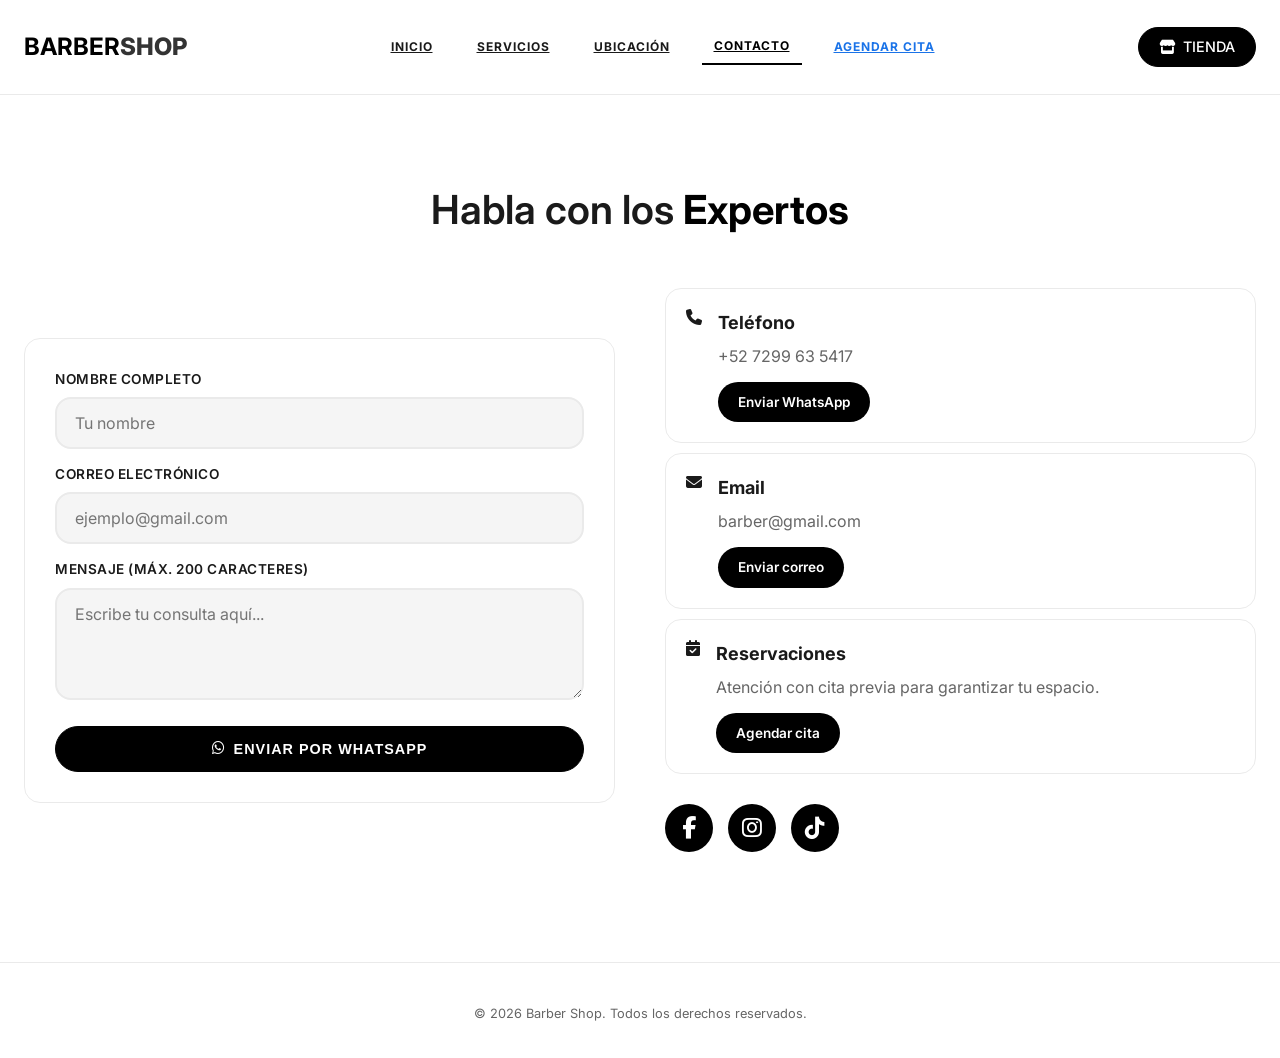
==== commit f3471390: "REFACTOR: Crear carpeta assets y mover archivos - css/, js/, img/ movidos a assets/" ====
--- a/contacto.html
+++ b/contacto.html
@@ -6,7 +6,7 @@
     <title>Contacto | Barber Shop</title>
     <link href="https://fonts.googleapis.com/css2?family=Inter:wght@300;400;500;600;700;800&display=swap" rel="stylesheet">
     <link rel="stylesheet" href="https://cdnjs.cloudflare.com/ajax/libs/font-awesome/6.4.0/css/all.min.css">
-    <link rel="stylesheet" href="css/style.css">
+    <link rel="stylesheet" href="assets/css/style.css">
 </head>
 <body>
     <header class="header">
@@ -42,24 +42,26 @@
                 <div class="split-container" style="gap: 50px;">
                     <div class="split-text">
                         <div class="stat-card" style="text-align: left; padding: 30px;">
-                            <form action="#">
+                            <form id="contactForm">
                                 <div style="margin-bottom: 15px;">
                                     <label>Nombre Completo</label>
-                                    <input type="text" class="input-style" required placeholder="Tu nombre">
+                                    <input type="text" id="contactNombre" class="input-style" required placeholder="Tu nombre">
                                 </div>
                                 <div style="margin-bottom: 15px;">
                                     <label>Correo Electrónico</label>
-                                    <input type="email" class="input-style" required 
+                                    <input type="email" id="contactEmail" class="input-style" required 
                                            pattern="[a-z0-9._%+-]+@[a-z0-9.-]+\.[a-z]{2,}$" 
                                            title="Por favor, introduce un correo válido con @" 
                                            placeholder="ejemplo@gmail.com">
                                 </div>
                                 <div style="margin-bottom: 20px;">
                                     <label>Mensaje (Máx. 200 caracteres)</label>
-                                    <textarea class="input-style" rows="4" required maxlength="200" 
+                                    <textarea id="contactMensaje" class="input-style" rows="4" required maxlength="200" 
                                               placeholder="Escribe tu consulta aquí..."></textarea>
                                 </div>
-                                <button type="submit" class="btn btn-primary" style="width:100%">ENVIAR MENSAJE</button>
+                                <button type="submit" class="btn btn-primary" style="width:100%">
+                                    <i class="fab fa-whatsapp"></i> ENVIAR POR WHATSAPP
+                                </button>
                             </form>
                         </div>
                     </div>
@@ -70,6 +72,7 @@
                             <div class="info-detalles">
                                 <h4>Teléfono</h4>
                                 <p>+52 7299 63 5417</p>
+                                <a href="https://wa.me/527299635417" target="_blank" class="contact-btn-wa">Enviar WhatsApp</a>
                             </div>
                         </div>
 
@@ -77,7 +80,8 @@
                             <i class="fas fa-envelope"></i>
                             <div class="info-detalles">
                                 <h4>Email</h4>
-                                <p>barberstyledrinks@gmail.com</p>
+                                <p>barber@gmail.com</p>
+                                <a href="mailto:barber@gmail.com" class="contact-btn-email">Enviar correo</a>
                             </div>
                         </div>
 
@@ -86,13 +90,14 @@
                             <div class="info-detalles">
                                 <h4>Reservaciones</h4>
                                 <p>Atención con cita previa para garantizar tu espacio.</p>
+                                <a href="https://calendar.app.google/ysaZC8uKMBFZfemN9" target="_blank" class="contact-btn-calendar">Agendar cita</a>
                             </div>
                         </div>
                         
                         <div class="redes-sociales" style="margin-top: 20px;">
-                            <a href="#"><i class="fab fa-facebook-f"></i></a>
-                            <a href="#"><i class="fab fa-instagram"></i></a>
-                            <a href="#"><i class="fab fa-tiktok"></i></a>
+                            <a href="https://www.facebook.com/barberstyledrinks" target="_blank" rel="noopener noreferrer"><i class="fab fa-facebook-f"></i></a>
+                            <a href="https://www.instagram.com/barberstyledrinks" target="_blank" rel="noopener noreferrer"><i class="fab fa-instagram"></i></a>
+                            <a href="https://www.tiktok.com/@barberstyledrinks" target="_blank" rel="noopener noreferrer"><i class="fab fa-tiktok"></i></a>
                         </div>
                     </div>
                 </div>
@@ -106,6 +111,12 @@
         </div>
     </footer>
 
-    <script src="js/main.js"></script>
+    <script src="assets/js/security.js"></script>
+    <script src="assets/js/crud-helper.js"></script>
+    <script src="assets/js/dom-optimizer.js"></script>
+    <script src="assets/js/productos.js"></script>
+    <script src="assets/js/lightbox.js"></script>
+    <script src="assets/js/main.js"></script>
+    <script src="assets/js/contacto.js"></script>
 </body>
 </html>
--- a/assets/css/style.css
+++ b/assets/css/style.css
@@ -0,0 +1,2162 @@
+/* VARIABLES: Global design tokens and reset */
+:root {
+    --white: #FFFFFF;
+    --black: #000000;
+    --black-mate: #1A1A1A;
+    --gray-dark: #333333;
+    --gray-medium: #666666;
+    --gray-light: #F5F5F5;
+    --gray-border: #EAEAEA;
+    --shadow-sm: 0 4px 20px rgba(0, 0, 0, 0.02);
+    --shadow-md: 0 10px 30px rgba(0, 0, 0, 0.05);
+    --shadow-lg: 0 20px 40px rgba(0, 0, 0, 0.08);
+    --shadow-xl: 0 30px 60px rgba(0, 0, 0, 0.12);
+    --border-radius: 16px;
+    --border-radius-lg: 24px;
+    --transition: all 0.4s cubic-bezier(0.165, 0.84, 0.44, 1);
+    --facebook: #1877F2;
+    --instagram: linear-gradient(45deg, #f09433, #d62976, #962fbf, #4f5bd5);
+    --tiktok: linear-gradient(45deg, #00f2ea, #ff0050);
+}
+
+/* RESET: Remove default browser margins and box-sizing */
+* {
+    margin: 0;
+    padding: 0;
+    box-sizing: border-box;
+}
+
+/* BASE: Global body typography and background */
+body {
+    font-family: 'Inter', sans-serif;
+    background-color: var(--white);
+    color: var(--black-mate);
+    line-height: 1.5;
+}
+
+/* UTILITY: Light background variant for store pages */
+body.bg-light {
+    background-color: var(--gray-light);
+}
+
+/* LAYOUT: Responsive container with max width */
+.container {
+    max-width: 1400px;
+    margin: 0 auto;
+    padding: 0 24px;
+}
+
+/* ANIMATION: Fade-in effect for all sections */
+section {
+    opacity: 0;
+    transform: translateY(20px);
+    animation: fadeIn 0.8s ease-out forwards;
+}
+
+@keyframes fadeIn {
+    to {
+        opacity: 1;
+        transform: translateY(0);
+    }
+}
+
+/* HEADER: Fixed navigation bar styling */
+.header {
+    position: fixed;
+    top: 0;
+    left: 0;
+    width: 100%;
+    background-color: var(--white);
+    border-bottom: 1px solid var(--gray-border);
+    z-index: 1000;
+    padding: 12px 0;
+    overflow: visible !important;
+}
+
+/* BRANDING: Logo text styling */
+.logo {
+    font-size: 1.5rem;
+    font-weight: 700;
+    flex-shrink: 0;
+    display: flex;
+    align-items: center;
+}
+
+.logo-bar { color: var(--black); }
+.logo-drinks { color: var(--black); font-weight: 400; }
+
+/* HEADER: Shop button in navigation */
+.btn-header {
+    background-color: var(--black);
+    color: var(--white);
+    padding: 8px 20px;
+    border-radius: 50px;
+    text-decoration: none;
+    font-weight: 500;
+    font-size: 0.9rem;
+    transition: var(--transition);
+    display: flex;
+    align-items: center;
+    gap: 8px;
+    height: 40px;
+    flex-shrink: 0;
+    border: 1px solid var(--black);
+}
+
+.btn-header:hover {
+    background-color: var(--white);
+    color: var(--black);
+}
+
+/* MOBILE: Hamburger menu button (hidden on desktop) */
+.menu-toggle {
+    display: none;
+    flex-direction: column;
+    justify-content: center;
+    width: 30px;
+    height: 40px;
+    background: transparent;
+    border: none;
+    cursor: pointer;
+    padding: 0;
+    z-index: 1001;
+    gap: 5px;
+}
+
+.menu-toggle span {
+    width: 100%;
+    height: 2px;
+    background-color: var(--black);
+    transition: var(--transition);
+}
+
+/* WHATSAPP: Floating action button with pulse animation */
+.whatsapp-float {
+    position: fixed;
+    bottom: 30px;
+    right: 30px;
+    width: 70px;
+    height: 70px;
+    background: #000000;
+    color: #FFFFFF;
+    border: 2px solid #FFFFFF;
+    border-radius: 50%;
+    display: flex;
+    align-items: center;
+    justify-content: center;
+    font-size: 2.4rem;
+    z-index: 1000;
+    transition: all 0.3s ease;
+    text-decoration: none;
+    box-shadow: 0 4px 20px rgba(0, 0, 0, 0.3);
+    animation: glowPulse 2s ease-in-out infinite;
+}
+
+@keyframes glowPulse {
+    0% { box-shadow: 0 4px 20px rgba(0, 0, 0, 0.3); }
+    50% { box-shadow: 0 4px 35px rgba(0, 0, 0, 0.7); }
+    100% { box-shadow: 0 4px 20px rgba(0, 0, 0, 0.3); }
+}
+
+.whatsapp-float:hover {
+    transform: scale(1.15) rotate(5deg);
+    background: #FFFFFF;
+    color: #000000;
+    border-color: #000000;
+    box-shadow: 0 0 40px rgba(0, 0, 0, 0.6);
+    animation: none;
+}
+
+/* WHATSAPP: Tooltip text on hover */
+.whatsapp-tooltip {
+    position: absolute;
+    right: 80px;
+    background: var(--black);
+    color: white;
+    padding: 10px 18px;
+    border-radius: 50px;
+    font-size: 0.95rem;
+    white-space: nowrap;
+    opacity: 0;
+    pointer-events: none;
+    transition: all 0.3s ease;
+    box-shadow: var(--shadow-md);
+    font-weight: 500;
+    border: 1px solid var(--gray-border);
+}
+
+.whatsapp-float:hover .whatsapp-tooltip {
+    opacity: 1;
+    right: 90px;
+}
+
+/* UTILITY: Hide WhatsApp on light background pages */
+body.bg-light .whatsapp-float { display: none !important; }
+
+/* HERO: Main landing section with background image */
+.hero {
+    position: relative;
+    padding: 140px 0 80px;
+    min-height: 600px;
+    display: flex;
+    align-items: center;
+    overflow: hidden;
+}
+
+.hero-background {
+    position: absolute;
+    top: 0;
+    left: 0;
+    width: 100%;
+    height: 100%;
+    z-index: 0;
+}
+
+.hero-bg-img {
+    width: 100%;
+    height: 100%;
+    object-fit: cover;
+}
+
+.hero-overlay {
+    position: absolute;
+    top: 0;
+    left: 0;
+    width: 100%;
+    height: 100%;
+    background: linear-gradient(to right, rgba(255,255,255,0.95), rgba(255,255,255,0.8));
+}
+
+.hero-content {
+    position: relative;
+    z-index: 2;
+    display: grid;
+    grid-template-columns: 1fr 1fr;
+    gap: 60px;
+    align-items: center;
+}
+
+.hero-title {
+    font-size: 3.5rem;
+    font-weight: 700;
+    line-height: 1.2;
+    margin-bottom: 24px;
+}
+
+.highlight { color: var(--black); font-weight: 700; }
+
+.hero-subtitle {
+    font-size: 1.125rem;
+    color: var(--gray-medium);
+    margin-bottom: 32px;
+    max-width: 500px;
+}
+
+.hero-buttons { 
+    display: flex; 
+    gap: 16px; 
+    width: 100%;
+    max-width: 500px;
+}
+
+/* BUTTONS: Primary and outline variants */
+.btn {
+    display: inline-flex;
+    align-items: center;
+    justify-content: center;
+    gap: 8px;
+    padding: 14px 40px;
+    border-radius: 50px;
+    text-transform: uppercase;
+    letter-spacing: 1px;
+    text-decoration: none;
+    font-weight: 600;
+    transition: var(--transition);
+    border: 1px solid transparent;
+    cursor: pointer;
+    font-size: 0.9rem;
+    min-width: 180px;
+}
+
+.btn-primary {
+    background-color: var(--black);
+    color: var(--white);
+    border-color: var(--black);
+}
+
+.btn-primary:hover {
+    background-color: var(--white);
+    color: var(--black);
+}
+
+.btn-outline {
+    border-color: var(--black);
+    color: var(--black);
+    background-color: transparent;
+}
+
+.btn-outline:hover {
+    background-color: var(--black);
+    color: var(--white);
+}
+
+/* BUTTON: Google Calendar specific styling */
+.btn-primary[style*="background-color: #1a73e8"] {
+    background-color: #1a73e8 !important;
+    border-color: #1a73e8 !important;
+    color: white !important;
+    border-radius: 50px !important;
+    padding: 14px 40px !important;
+    min-width: 180px !important;
+}
+.btn-primary[style*="background-color: #1a73e8"]:hover {
+    background-color: #fff !important;
+    color: #1a73e8 !important;
+}
+
+/* CARDS: Shared hover effect for all card types */
+.stat-card,
+.info-card,
+.product-card,
+.info-card-premium {
+    border-radius: 16px !important;
+    border: 1px solid var(--gray-border);
+    overflow: hidden;
+    transition: var(--transition);
+}
+
+.stat-card:hover,
+.info-card:hover,
+.product-card:hover,
+.info-card-premium:hover {
+    transform: translateY(-5px);
+    box-shadow: var(--shadow-lg);
+    border-color: var(--black) !important;
+}
+
+/* HERO: Statistics cards grid */
+.hero-stats {
+    display: grid;
+    grid-template-columns: repeat(3, 1fr);
+    gap: 20px;
+    width: 100%;
+    max-width: 600px;
+}
+
+.stat-card {
+    text-align: center;
+    padding: 28px 20px;
+    background: var(--white);
+    border: 1px solid var(--gray-border);
+    border-radius: 16px !important;
+    min-width: 140px;
+}
+
+.stat-number {
+    display: block;
+    font-size: 2.8rem;
+    font-weight: 700;
+    color: var(--black);
+    margin-bottom: 8px;
+}
+
+.stat-label {
+    font-size: 0.9rem;
+    color: var(--gray-medium);
+    line-height: 1.4;
+}
+
+/* SERVICES: Interactive price list styling */
+.section { padding: 80px 0; }
+.section-header { text-align: center; margin-bottom: 48px; }
+.section-title {
+    font-size: 2.5rem;
+    font-weight: 600;
+    margin-bottom: 16px;
+}
+.section-subtitle {
+    color: var(--gray-medium);
+    font-size: 1.125rem;
+}
+
+.split-container {
+    display: grid;
+    grid-template-columns: 1fr 1fr;
+    gap: 50px;
+    align-items: center;
+}
+.split-text { display: flex; flex-direction: column; gap: 10px; }
+
+.servicio-item {
+    padding: 15px 0;
+    border-bottom: 1px solid var(--gray-border);
+    transition: all 0.3s ease;
+}
+.servicio-item:hover {
+    background-color: var(--gray-light);
+    padding-left: 15px;
+    padding-right: 15px;
+    border-bottom-color: var(--black);
+}
+
+.servicio-header {
+    display: flex;
+    justify-content: space-between;
+    align-items: center;
+    margin-bottom: 8px;
+}
+.servicio-header h3 {
+    font-size: 1.25rem;
+    font-weight: 600;
+    color: var(--black-mate);
+}
+.servicio-precio {
+    font-size: 1.5rem;
+    font-weight: 700;
+    color: var(--black);
+}
+.servicio-desc {
+    color: var(--gray-medium);
+    font-size: 0.95rem;
+    line-height: 1.6;
+}
+
+.split-image {
+    overflow: hidden;
+    box-shadow: var(--shadow-lg);
+    height: 500px;
+    border-radius: 16px;
+}
+.servicio-imagen {
+    width: 100%;
+    height: 100%;
+    object-fit: cover;
+}
+
+/* LOCATION: Map and info cards layout */
+.ubicacion-grid {
+    display: grid;
+    grid-template-columns: 1fr 1fr;
+    gap: 40px;
+}
+.mapa-container {
+    overflow: hidden;
+    box-shadow: var(--shadow-lg);
+    border-radius: 16px;
+}
+.mapa-container iframe {
+    display: block;
+    width: 100%;
+    height: 400px;
+}
+.ubicacion-info { display: flex; flex-direction: column; gap: 20px; }
+
+.info-card {
+    display: flex;
+    gap: 16px;
+    padding: 20px;
+    background: var(--white);
+    border: 1px solid var(--gray-border);
+    border-radius: 16px !important;
+}
+.info-icon {
+    width: 48px;
+    height: 48px;
+    background-color: var(--gray-light);
+    display: flex;
+    align-items: center;
+    justify-content: center;
+    font-size: 1.5rem;
+    color: var(--black);
+    flex-shrink: 0;
+    border-radius: 50%;
+}
+.info-detalles h4 {
+    font-size: 1.125rem;
+    margin-bottom: 8px;
+}
+.info-detalles p {
+    color: var(--gray-medium);
+    margin: 4px 0;
+}
+.dia {
+    font-weight: 600;
+    color: var(--black);
+    min-width: 70px;
+    display: inline-block;
+}
+
+/* CONTACT: Final contact section with social links */
+.contacto-final {
+    padding: 60px 0;
+    background-color: var(--gray-light);
+}
+.contacto-grid-tres {
+    display: grid;
+    grid-template-columns: repeat(3, 1fr);
+    gap: 40px;
+    text-align: left;
+}
+.contacto-col h3 {
+    font-size: 1.25rem;
+    margin-bottom: 20px;
+    color: var(--black);
+}
+.contacto-col ul { list-style: none; }
+.contacto-col li { padding: 8px 0; color: var(--gray-dark); }
+.contacto-col a {
+    color: var(--gray-dark);
+    text-decoration: none;
+    transition: var(--transition);
+}
+.contacto-col a:hover {
+    color: var(--black);
+    padding-left: 5px;
+}
+.contacto-lista li { display: flex; align-items: center; gap: 10px; }
+.contacto-lista i { width: 20px; color: var(--black); }
+
+/* SOCIAL: Animated social media icons */
+.redes-sociales { display: flex; gap: 15px; margin-top: 20px; }
+.redes-sociales a {
+    width: 48px;
+    height: 48px;
+    border-radius: 50%;
+    background: var(--black);
+    display: flex;
+    align-items: center;
+    justify-content: center;
+    color: var(--white);
+    font-size: 1.4rem;
+    transition: all 0.3s ease;
+    text-decoration: none;
+}
+.redes-sociales a:hover {
+    transform: translateY(-5px) scale(1.15);
+    background: var(--white);
+    color: var(--black);
+    border: 1px solid var(--black);
+}
+
+/* FOOTER: Main footer with admin button */
+.footer-final {
+    background-color: var(--white);
+    padding: 20px 0 15px;
+    text-align: center;
+    border-top: 1px solid var(--gray-border);
+    position: relative;
+    margin-top: 30px;
+}
+
+.footer-final .container {
+    position: relative;
+    display: flex;
+    flex-direction: column;
+    align-items: center;
+    justify-content: center;
+    min-height: 60px;
+    max-width: 1200px;
+    margin: 0 auto;
+    padding: 0 20px;
+}
+
+.footer-final p {
+    color: var(--gray-medium);
+    font-size: 0.8rem;
+    margin: 2px 0;
+}
+
+.footer-legal {
+    color: var(--gray-dark);
+    cursor: pointer;
+    transition: var(--transition);
+    display: inline-block;
+    font-size: 0.8rem;
+    margin: 2px 0;
+}
+
+.footer-legal:hover {
+    color: var(--black);
+    text-decoration: underline;
+}
+
+.btn-admin-footer {
+    position: absolute;
+    bottom: 15px;
+    right: 24px;
+    left: auto;
+    display: inline-flex;
+    align-items: center;
+    gap: 6px;
+    padding: 6px 12px;
+    background-color: transparent;
+    color: #999;
+    border: 1px solid #e0e0e0;
+    border-radius: 30px;
+    text-decoration: none;
+    font-size: 0.7rem;
+    transition: all 0.3s ease;
+    z-index: 10;
+}
+
+.btn-admin-footer:hover {
+    background-color: #000;
+    color: #FFF;
+    border-color: #000;
+    transform: translateY(-2px);
+}
+
+/* NAVIGATION: Back link styling */
+.back-link {
+    display: flex;
+    align-items: center;
+    gap: 8px;
+    text-decoration: none;
+    color: var(--black);
+    font-weight: 500;
+    transition: var(--transition);
+}
+
+.back-link:hover {
+    color: var(--gray-dark);
+    transform: translateX(-5px);
+}
+
+.back-link span {
+    display: inline;
+}
+
+/* STORE: Search bar with centered icon */
+.search-container {
+    flex: 0 1 500px;
+    margin: 0 auto;
+    position: relative;
+    max-width: 500px;
+    width: 100%;
+}
+
+.search-container input {
+    width: 100%;
+    padding: 12px 20px 12px 45px;
+    border: 1px solid var(--gray-border);
+    border-radius: 50px;
+    font-size: 1rem;
+    transition: var(--transition);
+}
+
+.search-container input:focus {
+    outline: none;
+    border-color: var(--black);
+    box-shadow: 0 0 0 3px rgba(0, 0, 0, 0.05);
+}
+
+.search-container i {
+    position: absolute;
+    left: 18px;
+    top: 50%;
+    transform: translateY(-50%);
+    color: var(--gray-medium);
+    transition: color var(--transition);
+    line-height: 1;
+    display: flex;
+    align-items: center;
+    pointer-events: none;
+}
+
+.search-container input:focus + i { 
+    color: var(--black); 
+}
+
+/* STORE: Category filter pills */
+.filter-pills {
+    display: flex;
+    gap: 10px;
+    margin: 120px 0 30px;
+    flex-wrap: wrap;
+    justify-content: center;
+    padding: 0 15px;
+}
+
+.pill {
+    padding: 8px 20px;
+    border: 1px solid var(--gray-border);
+    background: transparent;
+    cursor: pointer;
+    font-weight: 600;
+    font-size: 0.8rem;
+    text-transform: uppercase;
+    letter-spacing: 0.5px;
+    transition: all 0.3s ease;
+    color: var(--gray-dark);
+    border-radius: 30px;
+    min-width: 90px;
+    text-align: center;
+}
+
+.pill:hover, .pill.active {
+    background-color: var(--black) !important;
+    color: var(--white) !important;
+    border-color: var(--black) !important;
+    transform: translateY(-2px);
+    box-shadow: var(--shadow-sm);
+}
+
+/* PRODUCTS: Store grid and cards */
+.product-grid {
+    display: grid;
+    grid-template-columns: repeat(auto-fill, minmax(220px, 1fr));
+    gap: 25px;
+    padding: 30px 15px;
+    max-width: 1200px;
+    margin: 0 auto;
+}
+
+.product-card {
+    background: #ffffff;
+    overflow: hidden;
+    border: 1px solid #f0f0f0;
+    transition: all 0.3s ease;
+    cursor: pointer;
+    display: flex;
+    flex-direction: column;
+    border-radius: 12px !important;
+    box-shadow: 0 2px 8px rgba(0,0,0,0.03);
+}
+
+.product-card:hover {
+    border-color: #000000;
+    box-shadow: 0 5px 15px rgba(0,0,0,0.08);
+    transform: translateY(-3px);
+}
+
+.product-image-box {
+    position: relative;
+    height: 200px;
+    background: #f8f8f8;
+    overflow: hidden;
+}
+
+.product-image-box img {
+    width: 100%;
+    height: 100%;
+    object-fit: cover;
+    transition: transform 0.4s ease;
+}
+
+.product-card:hover .product-image-box img { 
+    transform: scale(1.05); 
+}
+
+.product-details {
+    padding: 15px 12px;
+    text-align: center;
+    flex-grow: 1;
+    display: flex;
+    flex-direction: column;
+    justify-content: space-between;
+}
+
+.product-title {
+    font-size: 1rem;
+    font-weight: 600;
+    margin-bottom: 5px;
+    color: var(--black);
+    line-height: 1.3;
+}
+
+.product-category-label {
+    font-size: 0.7rem;
+    text-transform: uppercase;
+    letter-spacing: 0.5px;
+    color: #999;
+    margin-bottom: 8px;
+    font-weight: 500;
+}
+
+.product-price {
+    font-size: 1.2rem;
+    font-weight: 700;
+    color: var(--black);
+    margin-top: 5px;
+}
+
+.no-products {
+    text-align: center;
+    padding: 60px;
+    color: var(--gray-medium);
+    font-size: 1.2rem;
+    grid-column: 1 / -1;
+}
+
+/* MODAL: Product detail popup and image viewer */
+.modal {
+    display: none;
+    position: fixed;
+    top: 0;
+    left: 0;
+    width: 100%;
+    height: 100%;
+    z-index: 2000;
+    align-items: center;
+    justify-content: center;
+}
+.modal.active { display: flex; }
+
+.modal-overlay {
+    position: absolute;
+    top: 0;
+    left: 0;
+    width: 100%;
+    height: 100%;
+    background: rgba(0, 0, 0, 0.85);
+    backdrop-filter: blur(5px);
+}
+
+.modal-container {
+    width: 90%;
+    max-width: 1200px;
+    height: 85vh;
+    display: grid;
+    grid-template-columns: 1.2fr 0.8fr;
+    background: white;
+    box-shadow: 0 25px 50px -12px rgba(0, 0, 0, 0.4);
+    position: relative;
+    z-index: 2001;
+    border-radius: 16px;
+    overflow: hidden;
+}
+
+.modal-image-area {
+    background: #f9f9f9;
+    display: flex;
+    align-items: center;
+    justify-content: flex-start;
+    position: relative;
+    height: 100%;
+    width: 100%;
+    overflow-x: auto;
+    overflow-y: hidden;
+    scroll-snap-type: x mandatory;
+    -webkit-overflow-scrolling: touch;
+    scroll-behavior: smooth;
+    scrollbar-width: thin;
+    -ms-overflow-style: auto;
+    cursor: grab;
+    user-select: none;
+}
+.modal-image-area:active {
+    cursor: grabbing;
+}
+.modal-image-area::-webkit-scrollbar {
+    height: 4px;
+    background: #f0f0f0;
+}
+.modal-image-area::-webkit-scrollbar-thumb {
+    background: #999;
+    border-radius: 4px;
+}
+.modal-image-area::-webkit-scrollbar-thumb:hover {
+    background: #666;
+}
+
+.modal-img {
+    scroll-snap-align: center;
+    flex-shrink: 0;
+    width: 100%;
+    height: 100%;
+    object-fit: contain;
+    cursor: pointer;
+    pointer-events: auto !important;
+    -webkit-user-drag: none;
+    user-select: none;
+}
+
+.modal-details {
+    background: white;
+    padding: 50px 40px;
+    overflow-y: auto;
+    border-left: 1px solid var(--gray-border);
+}
+.modal-details h2 {
+    font-size: 1.8rem;
+    margin-bottom: 10px;
+    color: var(--black);
+    font-weight: 600;
+}
+.modal-price {
+    font-size: 2.5rem;
+    font-weight: 300;
+    color: var(--black);
+    margin-bottom: 25px;
+    display: flex;
+    align-items: flex-start;
+}
+.modal-price::before {
+    content: "$ ";
+    font-size: 1.5rem;
+    margin-top: 5px;
+    margin-right: 5px;
+}
+
+/* MODAL: WhatsApp purchase button */
+.btn-whatsapp-product {
+    background-color: #000 !important;
+    color: #fff !important;
+    border: 1px solid #000;
+    padding: 18px 30px;
+    font-weight: 600;
+    text-transform: uppercase;
+    letter-spacing: 2px;
+    width: 100%;
+    margin-top: 20px;
+    transition: all 0.3s ease;
+    display: flex;
+    align-items: center;
+    justify-content: center;
+    gap: 12px;
+    cursor: pointer;
+    font-size: 0.9rem;
+    border-radius: 50px;
+}
+.btn-whatsapp-product:hover {
+    background-color: #fff !important;
+    color: #000 !important;
+}
+
+/* MODAL: Size selector for clothing items */
+.talla-container {
+    margin: 20px 0 25px 0;
+    text-align: left;
+}
+.talla-label {
+    font-size: 0.85rem;
+    font-weight: 700;
+    margin-bottom: 15px;
+    display: flex;
+    align-items: center;
+    gap: 8px;
+    color: var(--gray-dark);
+    text-transform: uppercase;
+}
+.talla-grid {
+    display: flex;
+    gap: 12px;
+    flex-wrap: wrap;
+}
+.talla-btn {
+    width: 45px;
+    height: 45px;
+    border: 1px solid #ddd;
+    background: transparent;
+    color: var(--black);
+    font-weight: 500;
+    font-size: 1rem;
+    cursor: pointer;
+    transition: all 0.2s ease;
+    display: flex;
+    align-items: center;
+    justify-content: center;
+    border-radius: 50px;
+}
+.talla-btn:hover:not(.disabled) { border-color: var(--black); }
+.talla-btn.selected {
+    border: 2px solid var(--black);
+    font-weight: 700;
+}
+.talla-btn.disabled {
+    opacity: 0.3;
+    cursor: not-allowed;
+    background: #f9f9f9;
+    text-decoration: line-through;
+}
+
+.stock-indicator {
+    margin-bottom: 25px;
+    padding: 10px 0;
+    display: flex;
+    align-items: center;
+    gap: 8px;
+    border-bottom: 1px solid var(--gray-border);
+}
+.stock-text { font-weight: 600; font-size: 0.9rem; color: var(--gray-dark); }
+
+.modal-description h4 {
+    margin-bottom: 15px;
+    font-size: 1rem;
+    text-transform: uppercase;
+    letter-spacing: 1px;
+    color: var(--gray-dark);
+}
+.modal-description ul { list-style: none; }
+.modal-description li {
+    padding: 8px 0;
+    display: flex;
+    align-items: center;
+    gap: 10px;
+    color: var(--black-mate);
+    font-size: 0.95rem;
+}
+.modal-description li i { color: var(--gray-medium); }
+
+/* VIEWER: Fullscreen image gallery */
+.image-viewer {
+    display: none;
+    position: fixed;
+    top: 0;
+    left: 0;
+    width: 100%;
+    height: 100%;
+    z-index: 3000;
+    align-items: center;
+    justify-content: center;
+    background: rgba(0, 0, 0, 0.95);
+}
+.image-viewer.active { display: flex; }
+
+.image-viewer-container {
+    width: 100%;
+    height: 100vh;
+    overflow-x: auto;
+    overflow-y: hidden;
+    scroll-snap-type: x mandatory;
+    -webkit-overflow-scrolling: touch;
+    display: flex;
+    align-items: center;
+    scrollbar-width: none;
+}
+.image-viewer-container::-webkit-scrollbar { display: none; }
+.viewer-img {
+    scroll-snap-align: center;
+    flex-shrink: 0;
+    width: 100%;
+    height: 90vh;
+    object-fit: contain;
+}
+
+.modal-nav, .image-viewer-nav {
+    position: absolute;
+    top: 50%;
+    transform: translateY(-50%);
+    width: 50px;
+    height: 50px;
+    background: transparent;
+    border: none;
+    display: flex;
+    align-items: center;
+    justify-content: center;
+    cursor: pointer;
+    color: var(--black);
+    font-size: 2rem;
+    z-index: 2010;
+    transition: transform 0.2s;
+}
+.image-viewer-nav { color: white; }
+.modal-nav:hover, .image-viewer-nav:hover { transform: translateY(-50%) scale(1.1); }
+.modal-nav.prev, .image-viewer-nav.prev { left: 20px; }
+.modal-nav.next, .image-viewer-nav.next { right: 20px; }
+
+.modal-close, .image-viewer-close {
+    position: absolute;
+    width: 45px;
+    height: 45px;
+    background: rgba(0, 0, 0, 0.6);
+    border: 2px solid rgba(255, 255, 255, 0.8);
+    border-radius: 50%;
+    display: flex;
+    align-items: center;
+    justify-content: center;
+    cursor: pointer;
+    color: white;
+    z-index: 2002;
+    top: 20px;
+    right: 20px;
+    transition: all 0.3s ease;
+}
+.modal-close:hover, .image-viewer-close:hover {
+    background: white;
+    color: black;
+    transform: scale(1.1);
+}
+
+.modal-image-counter {
+    position: absolute !important;
+    top: 20px !important;
+    left: 20px !important;
+    background: rgba(0, 0, 0, 0.6) !important;
+    color: white !important;
+    padding: 4px 10px !important;
+    font-size: 0.7rem !important;
+    font-weight: 500 !important;
+    border-radius: 30px !important;
+    z-index: 2010 !important;
+    min-width: 45px;
+    text-align: center;
+}
+
+.image-viewer-counter {
+    position: absolute !important;
+    top: 20px !important;
+    left: 20px !important;
+    background: rgba(0, 0, 0, 0.6) !important;
+    color: white !important;
+    padding: 4px 10px !important;
+    font-size: 0.7rem !important;
+    font-weight: 500 !important;
+    border-radius: 30px !important;
+    z-index: 3100 !important;
+    min-width: 45px;
+    text-align: center;
+}
+
+/* DESKTOP: Horizontal navigation menu (min-width 769px) */
+.nav-list {
+    list-style: none !important;
+    padding: 0 !important;
+    margin: 0 !important;
+}
+
+@media (min-width: 769px) {
+    .header-container {
+        display: grid;
+        grid-template-columns: auto 1fr auto; 
+        align-items: center;
+        height: 70px;
+        gap: 20px;
+    }
+
+    .logo { margin: 0; }
+    
+    .back-link {
+        justify-self: start;
+    }
+    
+    .search-container {
+        justify-self: center;
+        width: 100%;
+        max-width: 500px;
+    }
+
+    .nav-menu {
+        display: flex !important;
+        justify-content: center;
+        background: transparent !important;
+        position: static !important;
+        width: auto !important;
+        height: 100% !important;
+        overflow: visible !important;
+    }
+
+    .nav-list {
+        display: flex !important;
+        flex-direction: row !important;
+        gap: 20px;
+        align-items: center;
+    }
+
+    .nav-list li a {
+        background: transparent !important; 
+        color: var(--black-mate) !important;
+        border: none !important;
+        border-radius: 0; 
+        padding: 8px 12px;
+        font-size: 0.75rem !important; 
+        font-weight: 700;
+        text-transform: uppercase;
+        letter-spacing: 1px;
+        transition: color var(--transition);
+        display: flex;
+        align-items: center;
+    }
+
+    .nav-list li a i { display: none; }
+
+    .nav-list li a:hover {
+        color: var(--black) !important;
+        transform: none;
+        box-shadow: none;
+    }
+
+    .nav-list a.active {
+        color: var(--black) !important;
+        border-bottom: 2px solid var(--black) !important;
+    }
+    
+    .nav-list a::after { display: none !important; }
+
+    .nav-list li a[href*="calendar"] {
+        color: #1a73e8 !important; 
+    }
+
+    .header-actions { margin: 0; }
+    .menu-toggle { display: none !important; }
+    .tienda-menu { display: none !important; }
+}
+
+/* DESKTOP: Admin panel specific header layout */
+@media (min-width: 769px) {
+    .admin-panel .header-container {
+        display: grid;
+        grid-template-columns: auto 1fr auto auto;
+        align-items: center;
+        gap: 15px;
+    }
+    
+    .admin-panel .nav-menu {
+        justify-content: center;
+        margin: 0 20px;
+    }
+    
+    .admin-panel .admin-header-right {
+        display: flex;
+        gap: 10px;
+        align-items: center;
+        margin-left: auto;
+    }
+}
+
+/* DESKTOP: Larger screens counter positioning */
+@media (min-width: 1025px) {
+    .modal-image-counter, .image-viewer-counter {
+        top: 30px !important;
+        left: 30px !important;
+        padding: 5px 15px !important;
+        font-size: 0.8rem !important;
+    }
+
+    .modal-close, .image-viewer-close {
+        top: 30px !important;
+        right: 30px !important;
+    }
+}
+
+/* TABLET: Modal adjustments up to 1024px */
+@media (max-width: 1024px) {
+    .modal-nav, .image-viewer-nav {
+        display: none !important;
+    }
+
+    .modal-container {
+        width: 100%;
+        height: 100vh;
+        grid-template-columns: 1fr;
+        grid-template-rows: 45vh 55vh;
+        border-radius: 0;
+    }
+
+    .modal-image-area {
+        overflow-x: auto !important;
+        overflow-y: hidden !important;
+        scroll-snap-type: x mandatory;
+        -webkit-overflow-scrolling: touch !important;
+        scroll-behavior: smooth;
+        cursor: grab;
+        height: 45vh;
+        width: 100%;
+        background: #000;
+    }
+    
+    .modal-image-area:active {
+        cursor: grabbing;
+    }
+    
+    .modal-image-area::-webkit-scrollbar {
+        height: 2px;
+        background: #333;
+    }
+    .modal-image-area::-webkit-scrollbar-thumb {
+        background: #666;
+        border-radius: 2px;
+    }
+
+    .modal-img {
+        width: 100%;
+        height: 100%;
+        object-fit: contain;
+    }
+
+    /* TABLET: Counter moved to right side */
+    .modal-image-counter {
+        top: 10px !important;
+        right: 10px !important;
+        left: auto !important;
+        background: rgba(0, 0, 0, 0.4) !important;
+        padding: 2px 6px !important;
+        font-size: 0.55rem !important;
+        min-width: 30px;
+    }
+    
+    .image-viewer-counter {
+        top: 10px !important;
+        right: 10px !important;
+        left: auto !important;
+        padding: 3px 8px !important;
+        font-size: 0.6rem !important;
+        min-width: 35px;
+    }
+
+    .image-viewer-container {
+        overflow-x: auto !important;
+        overflow-y: hidden !important;
+        scroll-snap-type: x mandatory;
+        -webkit-overflow-scrolling: touch !important;
+        scroll-behavior: smooth;
+        cursor: grab;
+    }
+    .image-viewer-container:active {
+        cursor: grabbing;
+    }
+    
+    .image-viewer-container::-webkit-scrollbar {
+        height: 2px;
+        background: #333;
+    }
+    .image-viewer-container::-webkit-scrollbar-thumb {
+        background: #666;
+        border-radius: 2px;
+    }
+
+    .modal-close, .image-viewer-close {
+        top: 10px !important;
+        left: 10px !important;
+        right: auto !important;
+        background: rgba(0,0,0,0.3) !important;
+        font-size: 1rem !important;
+        width: 32px !important;
+        height: 32px !important;
+        border: none !important;
+    }
+    .image-viewer-close { 
+        position: fixed !important; 
+        background: rgba(0,0,0,0.5) !important;
+    }
+
+    .modal-close i::before, .image-viewer-close i::before {
+        content: "\f060"; 
+        font-family: "Font Awesome 6 Free";
+        font-weight: 900;
+        font-size: 0.9rem;
+    }
+    
+    .modal-details {
+        padding: 15px;
+    }
+    
+    .modal-details h2 {
+        font-size: 1.4rem;
+    }
+    
+    .modal-price {
+        font-size: 1.8rem;
+        margin-bottom: 15px;
+    }
+    
+    .modal-price::before {
+        font-size: 1.2rem;
+    }
+    
+    .talla-container {
+        margin: 10px 0 15px 0;
+    }
+    
+    .talla-btn {
+        width: 38px;
+        height: 38px;
+        font-size: 0.9rem;
+    }
+    
+    .btn-whatsapp-product {
+        padding: 14px 20px;
+        font-size: 0.8rem;
+        margin-top: 10px;
+    }
+}
+
+/* MOBILE: Phone-specific styles up to 768px */
+@media (max-width: 768px) {
+    .header-container {
+        display: grid;
+        grid-template-columns: auto 1fr auto;
+        padding: 0 10px;
+        height: 60px;
+        gap: 8px;
+    }
+    
+    .back-link { 
+        grid-column: 1; 
+        grid-row: 1; 
+        z-index: 1002;
+        position: static;
+        transform: none;
+        font-size: 0;
+        width: 40px;
+        height: 40px;
+        display: flex;
+        align-items: center;
+        justify-content: center;
+    }
+    
+    .back-link i {
+        font-size: 1.2rem;
+        margin: 0;
+    }
+    
+    .back-link span { 
+        display: none;
+    }
+    
+    .search-container {
+        grid-column: 2;
+        grid-row: 1;
+        margin: 0;
+        width: 100%;
+        max-width: 100%;
+    }
+    
+    .search-container input {
+        padding: 8px 12px;
+        font-size: 0.85rem;
+        height: 38px;
+        width: 100%;
+    }
+
+    .search-container i {
+        display: none;
+    }
+    
+    .menu-toggle {
+        display: flex !important;
+        grid-column: 3;
+        grid-row: 1;
+        margin-left: auto;
+        z-index: 1002;
+        width: 40px;
+        height: 40px;
+        align-items: center;
+        justify-content: center;
+    }
+    
+    .header-actions { display: none !important; }
+    
+    /* MOBILE: Slide-out navigation menu */
+    .nav-menu {
+        display: flex !important;
+        position: fixed;
+        right: -100%;
+        width: 75%;
+        max-width: 280px;
+        height: 100vh;
+        background: var(--white);
+        padding: 80px 15px 20px;
+        border-left: 1px solid var(--gray-border);
+        transition: var(--transition);
+        z-index: 999;
+        box-shadow: -5px 0 20px rgba(0,0,0,0.05);
+    }
+    .nav-menu.active { right: 0 !important; }
+    
+    .nav-menu .nav-list {
+        list-style: none !important;
+        padding: 0 !important;
+        margin: 0 !important;
+        display: flex !important;
+        flex-direction: column;
+        gap: 5px;
+        width: 100%;
+    }
+    
+    .nav-menu .nav-list li {
+        width: 100%;
+        margin: 0;
+    }
+    
+    .nav-menu .nav-list li a {
+        display: flex;
+        align-items: center;
+        gap: 15px;
+        padding: 18px 15px;
+        font-size: 0.95rem;
+        font-weight: 500;
+        text-transform: uppercase;
+        letter-spacing: 0.5px;
+        text-decoration: none;
+        color: var(--black-mate);
+        background: transparent;
+        border-bottom: 1px solid var(--gray-border);
+        border-radius: 4px;
+        transition: all 0.2s ease;
+        width: 100%;
+    }
+    
+    .nav-menu .nav-list li a i {
+        display: inline-block !important;
+        font-size: 0.9rem;
+        color: var(--gray-medium);
+        width: 18px;
+        text-align: center;
+    }
+    
+    .nav-menu .nav-list li a:hover {
+        background-color: var(--gray-light);
+        color: var(--black);
+    }
+    
+    .nav-menu .nav-list li a:hover i {
+        color: var(--black);
+    }
+    
+    .nav-menu .nav-list li a.active {
+        background-color: var(--gray-light);
+        color: var(--black);
+        font-weight: 600;
+    }
+    
+    .nav-menu .nav-list li a.active i {
+        color: var(--black);
+    }
+    
+    .nav-menu .nav-list li a[href*="calendar"] {
+        color: #1a73e8;
+        background: transparent;
+    }
+    
+    .nav-menu .nav-list li a[href*="calendar"] i {
+        color: #1a73e8;
+    }
+    
+    .nav-menu .nav-list li a[href*="calendar"]:hover {
+        background-color: var(--gray-light);
+        color: #1a73e8;
+    }
+    
+    /* MOBILE: Hero section adjustments */
+    .hero-content { 
+        grid-template-columns: 1fr; 
+        text-align: center; 
+        padding: 20px;
+    }
+    .hero-title { font-size: 2rem; }
+    
+    .hero-buttons { 
+        max-width: 100%;
+        padding: 0 20px;
+    }
+    
+    .hero-buttons .btn {
+        padding: 14px 20px;
+        font-size: 0.9rem;
+        min-width: 160px;
+    }
+    
+    .hero-stats { 
+        max-width: 100%;
+        gap: 12px;
+        padding: 0 15px;
+    }
+    
+    .stat-card {
+        padding: 20px 12px;
+        min-width: 120px;
+    }
+    
+    .stat-number {
+        font-size: 2.2rem;
+    }
+    
+    .stat-label {
+        font-size: 0.8rem;
+    }
+    
+    .split-container { grid-template-columns: 1fr; }
+    .split-image { order: -1; height: 250px; }
+    
+    .ubicacion-grid, .contacto-grid-tres { grid-template-columns: 1fr; }
+    
+    .filter-pills {
+        margin-top: 90px !important;
+        gap: 6px;
+        padding: 0 8px;
+    }
+    
+    .pill {
+        padding: 6px 12px;
+        font-size: 0.7rem;
+        min-width: 70px;
+    }
+    
+    .product-grid {
+        grid-template-columns: 1fr;
+        gap: 25px;
+        padding: 15px;
+    }
+    
+    .product-image-box {
+        height: 300px;
+    }
+    
+    .product-details {
+        padding: 15px 12px;
+    }
+    
+    .product-title {
+        font-size: 1.2rem;
+    }
+    
+    .product-category-label {
+        font-size: 0.75rem;
+        margin-bottom: 8px;
+    }
+    
+    .product-price {
+        font-size: 1.4rem;
+    }
+    
+    .footer-final {
+        padding: 15px 0 10px;
+        margin-top: 20px;
+    }
+    
+    .footer-final .container {
+        min-height: 50px;
+        padding: 0 15px;
+    }
+    
+    .footer-final p {
+        margin: 2px 0;
+        font-size: 0.7rem;
+    }
+    
+    .footer-legal {
+        margin-bottom: 5px;
+        font-size: 0.7rem;
+    }
+    
+    .btn-admin-footer {
+        bottom: 12px;
+        right: 15px;
+        padding: 4px 8px;
+        font-size: 0.6rem;
+        gap: 4px;
+    }
+    
+    /* MOBILE: Admin panel specific overrides */
+    .admin-panel .header-container {
+        padding: 0 20px !important;
+    }
+    
+    .admin-panel .admin-logo {
+        display: none;
+    }
+    
+    .admin-panel .logo {
+        display: none;
+    }
+    
+    .admin-panel .nav-menu {
+        position: fixed;
+        right: -100%;
+        top: 0;
+        width: 75%;
+        max-width: 280px;
+        height: 100vh;
+        background: var(--white);
+        padding: 80px 20px;
+        transition: 0.3s;
+        z-index: 999;
+    }
+    
+    .admin-panel .nav-menu.active {
+        right: 0;
+    }
+    
+    .admin-panel .admin-header-right {
+        grid-column: 3;
+        grid-row: 1;
+        display: flex;
+        gap: 10px;
+        align-items: center;
+        margin-right: 15px;
+    }
+    
+    .admin-panel .admin-user-badge span {
+        display: none;
+    }
+    
+    .admin-panel .admin-user-badge i {
+        font-size: 1.2rem;
+    }
+    
+    .admin-panel .btn-danger span {
+        display: none;
+    }
+    
+    .admin-panel .btn-danger i {
+        font-size: 1.2rem;
+        margin: 0;
+    }
+    
+    .admin-panel .back-link span {
+        display: none;
+    }
+    
+    .admin-panel .back-link i {
+        font-size: 1.2rem;
+    }
+}
+
+/* ADMIN: Panel header and statistics */
+.admin-panel { padding-top: 120px; min-height: 100vh; }
+
+.admin-header { 
+    display: flex; 
+    justify-content: space-between; 
+    align-items: center; 
+    margin-bottom: 40px; 
+}
+
+.admin-stats { 
+    display: flex; 
+    gap: 15px; 
+    flex-wrap: wrap; 
+}
+
+.stat-badge {
+    background: var(--white);
+    color: var(--black);
+    padding: 10px 20px;
+    border: 1px solid var(--gray-border);
+    border-radius: 50px;
+    font-weight: 600;
+    font-size: 0.9rem;
+    box-shadow: var(--shadow-sm);
+    display: inline-flex;
+    align-items: center;
+    gap: 8px;
+}
+
+.stat-badge i {
+    color: var(--black);
+    font-size: 1rem;
+}
+
+.admin-header-right { 
+    display: flex; 
+    gap: 12px; 
+    align-items: center; 
+}
+
+.admin-user-badge { 
+    background: var(--white);
+    color: var(--black);
+    padding: 8px 20px; 
+    font-weight: 600; 
+    font-size: 0.85rem; 
+    letter-spacing: 1px; 
+    border-radius: 50px;
+    border: 1px solid var(--gray-border);
+    display: inline-flex;
+    align-items: center;
+    gap: 8px;
+}
+
+.admin-user-badge i {
+    color: var(--black);
+    font-size: 0.9rem;
+}
+
+.btn-danger { 
+    background: var(--white); 
+    color: var(--black); 
+    border: 1px solid var(--gray-border);
+    border-radius: 50px;
+    padding: 8px 20px;
+    cursor: pointer;
+    transition: all 0.3s ease;
+    font-weight: 600;
+    font-size: 0.85rem;
+    display: inline-flex;
+    align-items: center;
+    gap: 8px;
+}
+
+.btn-danger:hover {
+    background: #000;
+    color: white;
+    border-color: #000;
+}
+
+.btn-danger i {
+    font-size: 0.9rem;
+}
+
+/* ADMIN: Product form styling */
+.admin-form-container { 
+    background: white; 
+    padding: 40px; 
+    border: 1px solid var(--gray-border); 
+    margin-bottom: 50px; 
+    border-radius: 16px; 
+}
+
+.form-grid { 
+    display: grid; 
+    grid-template-columns: repeat(auto-fit, minmax(250px, 1fr)); 
+    gap: 20px; 
+}
+
+.admin-input, .admin-select, .admin-textarea { 
+    width: 100%; 
+    padding: 12px; 
+    border: 1px solid #ccc; 
+    font-size: 0.95rem;
+    border-radius: 50px;
+}
+
+.admin-textarea { 
+    min-height: 100px; 
+    resize: vertical; 
+    border-radius: 16px;
+}
+
+.preview-gallery { 
+    display: flex; 
+    gap: 10px; 
+    padding: 15px; 
+    border: 1px dashed #ccc; 
+    margin: 15px 0; 
+    border-radius: 16px;
+}
+
+.preview-gallery img { 
+    width: 80px; 
+    height: 80px; 
+    object-fit: cover;
+    border-radius: 16px;
+}
+
+.admin-actions { 
+    display: flex; 
+    gap: 10px; 
+    margin-top: 15px; 
+}
+
+.btn-warning { 
+    background: #000; 
+    color: white; 
+    border: 1px solid #000;
+    border-radius: 50px;
+    padding: 10px 20px;
+    cursor: pointer;
+    transition: all 0.3s ease;
+}
+
+.btn-warning:hover {
+    background: white;
+    color: black;
+}
+
+/* ADMIN LOGIN: Centered card with password toggle */
+.login-container { 
+    min-height: 100vh; 
+    display: flex; 
+    justify-content: center; 
+    align-items: center; 
+    background: #fff; 
+}
+.login-card { 
+    padding: 50px; 
+    max-width: 400px; 
+    width: 100%; 
+    border: 1px solid #000; 
+    text-align: center;
+    border-radius: 16px;
+    box-shadow: var(--shadow-md);
+    position: relative;
+}
+.login-logo {
+    font-size: 2rem;
+    font-weight: 700;
+    margin-bottom: 30px;
+}
+.login-logo .logo-bar { color: var(--black); }
+.login-logo .logo-drinks { color: var(--black); font-weight: 400; }
+
+.login-title {
+    font-size: 1.5rem;
+    margin-bottom: 30px;
+    color: var(--black);
+    display: flex;
+    align-items: center;
+    justify-content: center;
+    gap: 10px;
+}
+.input-group { 
+    position: relative; 
+    width: 100%; 
+    margin-bottom: 20px; 
+}
+.login-input { 
+    width: 100%; 
+    padding: 15px 15px 15px 45px; 
+    border: 1px solid #ccc;
+    border-radius: 50px;
+    font-size: 1rem;
+    transition: all 0.3s ease;
+}
+.login-input:focus {
+    outline: none;
+    border-color: var(--black);
+}
+.input-icon {
+    position: absolute;
+    left: 15px;
+    top: 50%;
+    transform: translateY(-50%);
+    color: var(--gray-medium);
+}
+.password-container {
+    position: relative;
+    width: 100%;
+    margin-bottom: 20px;
+}
+.password-toggle {
+    position: absolute;
+    right: 15px;
+    top: 50%;
+    transform: translateY(-50%);
+    background: transparent;
+    border: none;
+    cursor: pointer;
+    color: var(--gray-medium);
+}
+.login-btn {
+    background: #000;
+    color: #fff;
+    border: 1px solid #000;
+    padding: 15px 30px;
+    font-weight: 600;
+    text-transform: uppercase;
+    letter-spacing: 1px;
+    cursor: pointer;
+    transition: all 0.3s ease;
+    border-radius: 50px;
+    margin: 20px 0;
+}
+.login-btn:hover {
+    background: #fff;
+    color: #000;
+}
+.error-message {
+    color: #f44336;
+    margin: 10px 0;
+    display: none;
+}
+
+.login-card .back-link {
+    position: absolute;
+    top: 30px;
+    left: 30px;
+}
+
+/* UTILITY: Push footer down on short pages */
+main {
+    min-height: 80vh;
+}
+
+/* BRANDING: Dark shop logo variant */
+.logo-drinks {
+    color: #333333;
+    font-weight: 800;
+}
+
+/* HERO: Responsive stats grid */
+.hero-stats {
+    display: flex !important;         
+    flex-wrap: wrap;
+    justify-content: center;           
+    gap: 30px;
+    margin: 0 auto;
+    max-width: 1200px;
+}
+
+.hero-stats .stat-card {
+    flex: 0 1 280px;                
+    max-width: 320px;
+    text-align: center;
+    background: #ffffff;
+    padding: 30px 20px;
+    border-radius: 16px;
+    box-shadow: 0 10px 25px rgba(0,0,0,0.05);
+    transition: transform 0.3s ease, box-shadow 0.3s ease;
+}
+
+.hero-stats .stat-card:hover {
+    transform: translateY(-8px);
+    box-shadow: 0 20px 35px rgba(0,0,0,0.1);
+}
+
+.hero-stats .stat-card i {
+    font-size: 2rem;
+    color: #000;
+    margin-bottom: 15px;
+}
+
+.hero-stats .stat-card h4 {
+    font-size: 1.2rem;
+    font-weight: 700;
+    margin-bottom: 10px;
+    color: #111;
+}
+
+.hero-stats .stat-card p {
+    font-size: 0.95rem;
+    color: #555;
+    line-height: 1.5;
+}
+
+/* HEADER: Desktop flex layout */
+.header-container {
+    display: flex;
+    align-items: center;
+    justify-content: space-between;
+    gap: 15px;
+}
+
+.search-container {
+    flex: 1;
+    max-width: 500px;
+    margin: 0 auto;
+    position: relative;
+}
+
+.header-container .logo {
+    flex-shrink: 0;
+    margin-right: 0;
+}
+
+.menu-toggle {
+    flex-shrink: 0;
+}
+
+/* MOBILE: Search bar full width on phones */
+@media (max-width: 768px) {
+    .hero-stats {
+        gap: 20px;
+    }
+    .hero-stats .stat-card {
+        flex: 0 1 100%;
+        max-width: 350px;
+    }
+    
+    .header-container {
+        display: grid;
+        grid-template-columns: auto 1fr auto;
+        gap: 8px;
+    }
+    .search-container {
+        margin: 0;
+        max-width: 100%;
+    }
+}
+/* CONTACT BUTTONS: Black by default, white on hover (NO ANIMATION) */
+.contact-btn-wa,
+.contact-btn-email,
+.contact-btn-calendar {
+    display: inline-flex;
+    align-items: center;
+    gap: 8px;
+    padding: 10px 20px;
+    border-radius: 50px;
+    font-size: 0.85rem;
+    font-weight: 600;
+    text-decoration: none;
+    margin-top: 10px;
+    background: #000000;
+    color: white;
+    border: none;
+    cursor: pointer;
+}
+
+.contact-btn-wa:hover,
+.contact-btn-email:hover,
+.contact-btn-calendar:hover {
+    background: #ffffff;
+    color: #000000;
+}
+
+/* FORM SUBMIT BUTTON: Same behavior */
+.btn-primary.contact-submit {
+    background: #000000;
+    color: white;
+}
+
+.btn-primary.contact-submit:hover {
+    background: #ffffff;
+    color: #000000;
+}
+
+/* SOCIAL BUTTONS: WITH ANIMATION ONLY */
+.redes-sociales a {
+    width: 48px;
+    height: 48px;
+    border-radius: 50%;
+    display: flex;
+    align-items: center;
+    justify-content: center;
+    color: white;
+    font-size: 1.4rem;
+    transition: all 0.3s ease;
+    text-decoration: none;
+    background: #000000;
+}
+
+.redes-sociales a:nth-child(1):hover {
+    background: #1877F2;
+    transform: translateY(-5px) scale(1.15);
+    box-shadow: 0 5px 15px rgba(24, 119, 242, 0.4);
+}
+
+.redes-sociales a:nth-child(2):hover {
+    background: linear-gradient(45deg, #f09433, #d62976, #962fbf, #4f5bd5);
+    transform: translateY(-5px) scale(1.15);
+    box-shadow: 0 5px 15px rgba(214, 41, 118, 0.4);
+}
+
+.redes-sociales a:nth-child(3):hover {
+    background: #00f2ea;
+    transform: translateY(-5px) scale(1.15);
+    box-shadow: 0 5px 15px rgba(0, 242, 234, 0.4);
+}
+
+/* FORM INPUTS STYLES */
+.input-style {
+    width: 100%;
+    padding: 14px 18px;
+    border: 2px solid var(--gray-border);
+    border-radius: 16px;
+    font-size: 1rem;
+    transition: all 0.3s ease;
+    font-family: 'Inter', sans-serif;
+    background: var(--gray-light);
+}
+
+.input-style:focus {
+    outline: none;
+    border-color: var(--black);
+    background: white;
+    box-shadow: 0 0 0 3px rgba(0, 0, 0, 0.05);
+}
+
+.input-style:hover {
+    border-color: var(--gray-dark);
+}
+
+/* STAT CARD FORM CONTAINER */
+.stat-card form label {
+    display: block;
+    font-weight: 600;
+    margin-bottom: 8px;
+    color: var(--black-mate);
+    font-size: 0.85rem;
+    text-transform: uppercase;
+    letter-spacing: 0.5px;
+}
